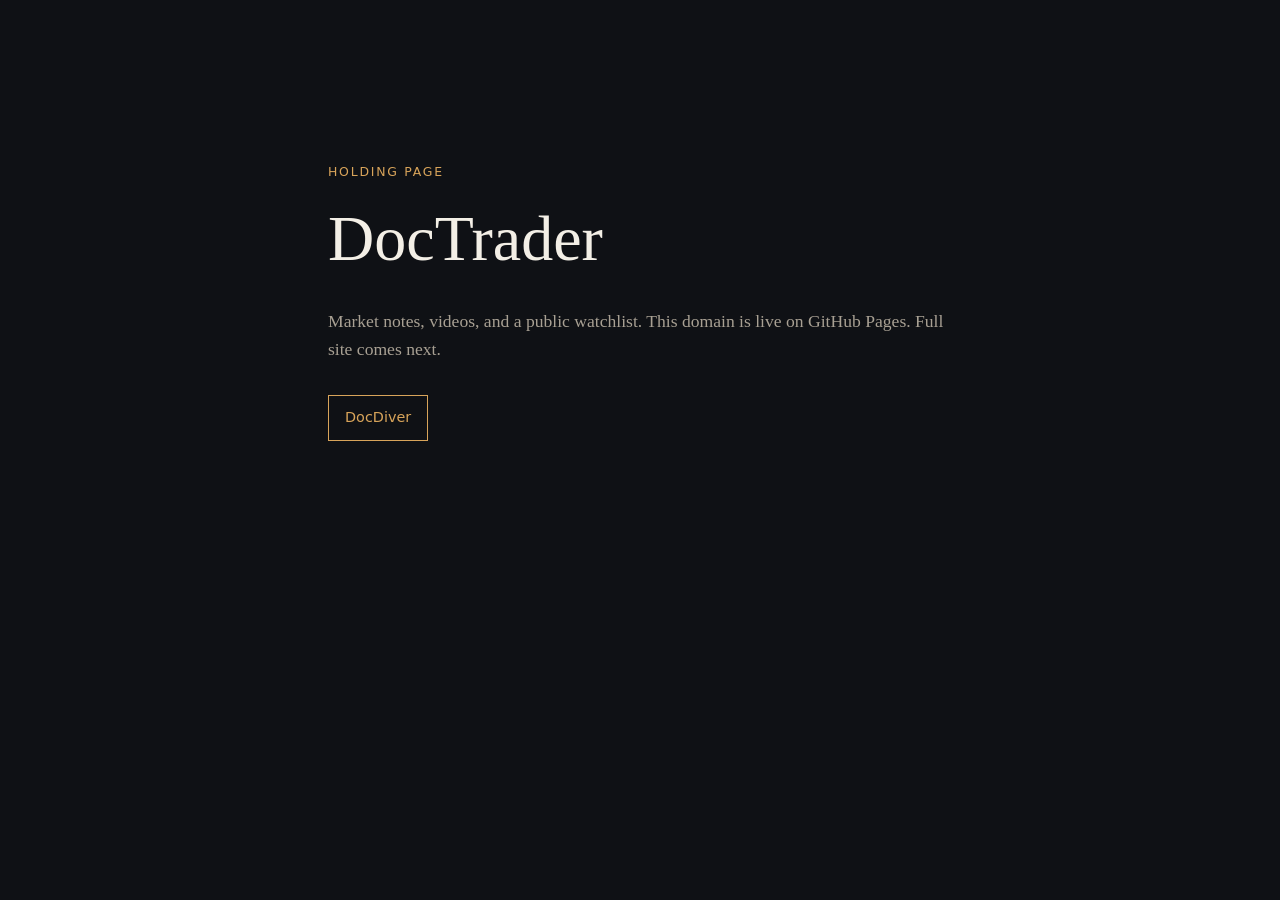
==== index.html @ 2a816cbf "Add GitHub Pages holding site for doctrader" ====
<!DOCTYPE html>
<html lang="en">
<head>
<meta charset="utf-8">
<meta name="viewport" content="width=device-width, initial-scale=1">
<title>DocTrader — Market notes, videos, and a watchlist</title>
<meta name="description" content="DocTrader: trading notes and a public watchlist. Sister site to DocDiver.">
<link rel="canonical" href="https://doctrader.org/">
<style>
  :root { --bg:#0f1115; --ink:#f3efe6; --muted:#a8a093; --accent:#d8a45a; --line:#2a2d34; }
  * { box-sizing: border-box; margin: 0; padding: 0; }
  body { min-height: 100vh; background: var(--bg); color: var(--ink); font-family: Georgia, "Times New Roman", serif; line-height: 1.6; }
  main { max-width: 42rem; margin: 0 auto; padding: 18vh 1.5rem 4rem; }
  p.kicker { color: var(--accent); letter-spacing: .14em; text-transform: uppercase; font-size: .78rem; font-family: system-ui, sans-serif; }
  h1 { font-size: clamp(2.4rem, 7vw, 4rem); font-weight: 400; margin: .4rem 0 1rem; }
  p { color: var(--muted); font-size: 1.1rem; }
  nav { margin-top: 2rem; display: flex; gap: 1rem; flex-wrap: wrap; }
  a { color: var(--ink); }
  a.btn { display: inline-block; padding: .65rem 1rem; border: 1px solid var(--line); text-decoration: none; font-family: system-ui, sans-serif; font-size: .9rem; }
  a.btn.primary { border-color: var(--accent); color: var(--accent); }
</style>
</head>
<body>
<main>
  <p class="kicker">Holding page</p>
  <h1>DocTrader</h1>
  <p>Market notes, videos, and a public watchlist. This domain is live on GitHub Pages. Full site comes next.</p>
  <nav>
    <a class="btn primary" href="https://docdiver.org/">DocDiver</a>
  </nav>
</main>
</body>
</html>
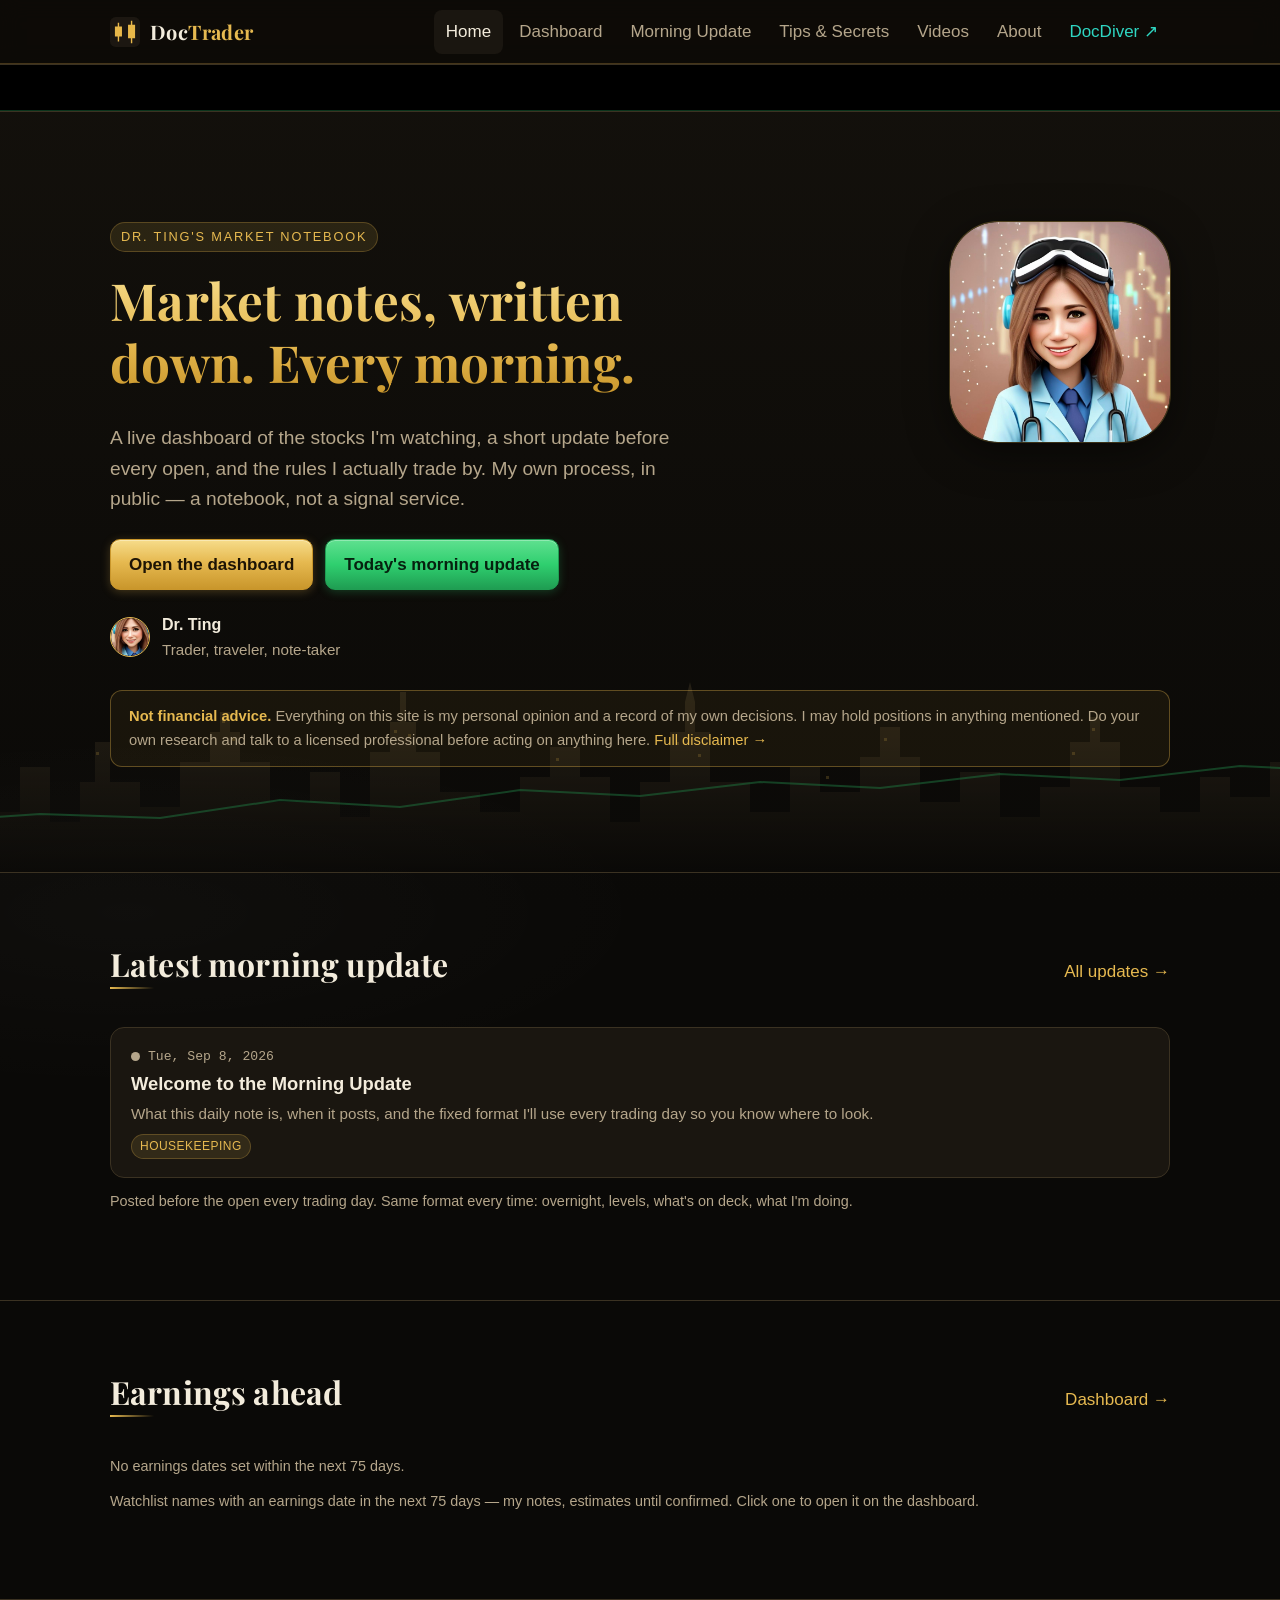
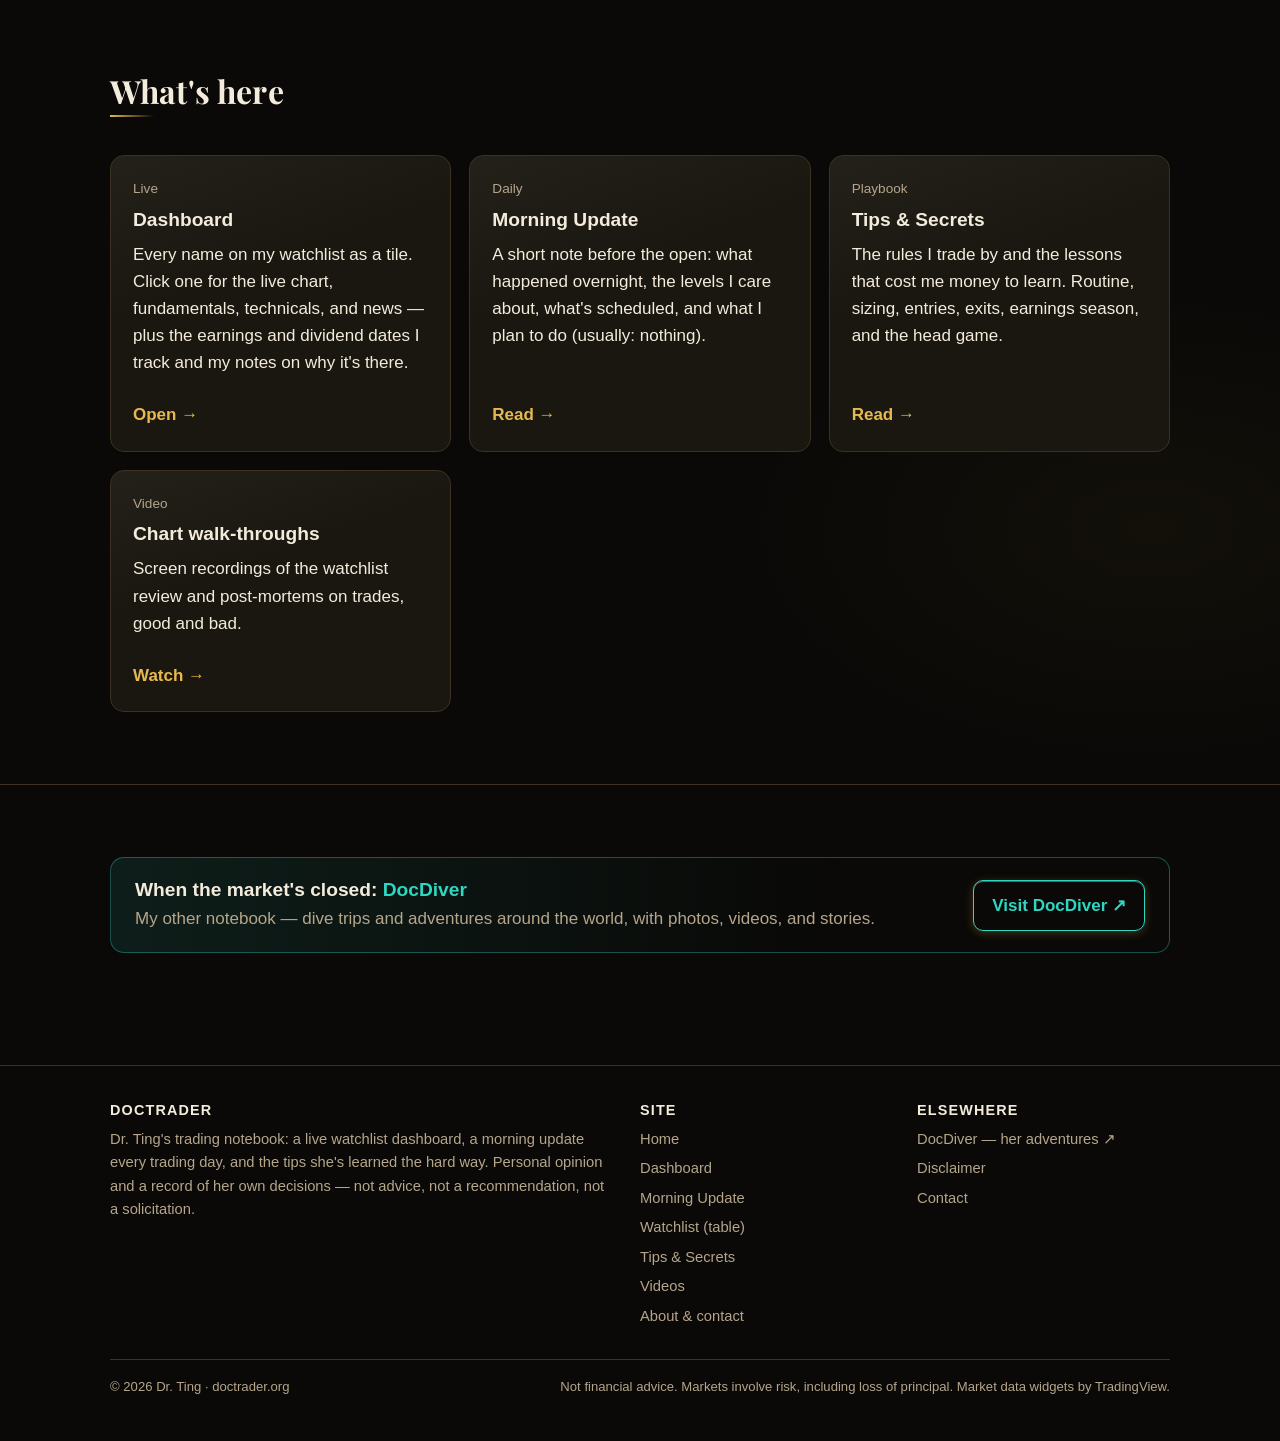
==== commit 73505f0f: "Publish DocTrader site from Claude draft (replace holding page)." ====
--- a/index.html
+++ b/index.html
@@ -1,33 +1,179 @@
 <!DOCTYPE html>
 <html lang="en">
 <head>
-<meta charset="utf-8">
-<meta name="viewport" content="width=device-width, initial-scale=1">
-<title>DocTrader — Market notes, videos, and a watchlist</title>
-<meta name="description" content="DocTrader: trading notes and a public watchlist. Sister site to DocDiver.">
-<link rel="canonical" href="https://doctrader.org/">
-<style>
-  :root { --bg:#0f1115; --ink:#f3efe6; --muted:#a8a093; --accent:#d8a45a; --line:#2a2d34; }
-  * { box-sizing: border-box; margin: 0; padding: 0; }
-  body { min-height: 100vh; background: var(--bg); color: var(--ink); font-family: Georgia, "Times New Roman", serif; line-height: 1.6; }
-  main { max-width: 42rem; margin: 0 auto; padding: 18vh 1.5rem 4rem; }
-  p.kicker { color: var(--accent); letter-spacing: .14em; text-transform: uppercase; font-size: .78rem; font-family: system-ui, sans-serif; }
-  h1 { font-size: clamp(2.4rem, 7vw, 4rem); font-weight: 400; margin: .4rem 0 1rem; }
-  p { color: var(--muted); font-size: 1.1rem; }
-  nav { margin-top: 2rem; display: flex; gap: 1rem; flex-wrap: wrap; }
-  a { color: var(--ink); }
-  a.btn { display: inline-block; padding: .65rem 1rem; border: 1px solid var(--line); text-decoration: none; font-family: system-ui, sans-serif; font-size: .9rem; }
-  a.btn.primary { border-color: var(--accent); color: var(--accent); }
-</style>
+  <meta charset="utf-8">
+  <meta name="viewport" content="width=device-width, initial-scale=1">
+  <title>DocTrader — Dr. Ting's market notebook</title>
+  <meta name="description" content="Dr. Ting's trading site: a live watchlist dashboard, a morning market update every trading day, and her tips for trading stocks. Not financial advice.">
+  <link rel="canonical" href="https://doctrader.org/">
+  <meta property="og:title" content="DocTrader — Dr. Ting's market notebook">
+  <meta property="og:description" content="Dr. Ting's trading site: a live watchlist dashboard, a morning market update every trading day, and her tips for trading stocks. Not financial advice.">
+  <meta property="og:type" content="website">
+  <meta property="og:image" content="https://doctrader.org/assets/img/avatar-square.jpg">
+  <link rel="icon" href="data:image/svg+xml,%3Csvg xmlns='http://www.w3.org/2000/svg' viewBox='0 0 32 32'%3E%3Crect width='32' height='32' rx='6' fill='%230c0a07'/%3E%3Cpath d='M9 6v20M6 11h6v9H6zM23 4v24M20 9h6v13h-6z' fill='%23e8b84a' stroke='%23e8b84a' stroke-width='1.5'/%3E%3C/svg%3E">
+  <link rel="stylesheet" href="style.css">
 </head>
-<body>
-<main>
-  <p class="kicker">Holding page</p>
-  <h1>DocTrader</h1>
-  <p>Market notes, videos, and a public watchlist. This domain is live on GitHub Pages. Full site comes next.</p>
-  <nav>
-    <a class="btn primary" href="https://docdiver.org/">DocDiver</a>
-  </nav>
+<body data-root="">
+<a class="skip" href="#main">Skip to content</a>
+<header class="site-header">
+  <div class="wrap nav">
+    <a class="brand" href="index.html" aria-label="DocTrader home">
+      <svg viewBox="0 0 32 32" aria-hidden="true"><rect width="32" height="32" rx="6" fill="#1c1711"/><path d="M9 6v20M6 11h6v9H6zM23 4v24M20 9h6v13h-6z" fill="#e8b84a" stroke="#e8b84a" stroke-width="1.5"/></svg>
+      <span>Doc<b>Trader</b></span>
+    </a>
+    <button class="nav-toggle" aria-expanded="false" aria-controls="nav-links" aria-label="Menu">☰</button>
+    <ul class="nav-links" id="nav-links">
+      <li><a href="index.html" aria-current="page">Home</a></li>
+      <li><a href="dashboard.html">Dashboard</a></li>
+      <li><a href="updates.html">Morning Update</a></li>
+      <li><a href="tips.html">Tips &amp; Secrets</a></li>
+      <li><a href="videos.html">Videos</a></li>
+      <li><a href="about.html">About</a></li>
+      <li><a class="sister" href="https://docdiver.org/" title="Sister site: Dr. Ting's adventures">DocDiver ↗</a></li>
+    </ul>
+  </div>
+</header>
+<div class="tape"><div class="wrap" style="padding:0"><div id="ticker-tape" aria-label="Watchlist ticker tape"></div></div></div>
+
+<main id="main">
+
+  <section class="hero">
+    <div class="bubbles" aria-hidden="true"><i></i><i></i><i></i><i></i><i></i></div>
+    <div class="wrap hero-row">
+      <div>
+        <span class="eyebrow">Dr. Ting's market notebook</span>
+        <h1>Market notes, written down. Every morning.</h1>
+        <p class="lede">A live dashboard of the stocks I'm watching, a short update before every open, and the rules I actually trade by. My own process, in public — a notebook, not a signal service.</p>
+        <div class="actions">
+          <a class="btn" href="dashboard.html">Open the dashboard</a>
+          <a class="btn green" href="updates.html">Today's morning update</a>
+        </div>
+        <div class="byline" style="margin-top:22px">
+          <img class="avatar sm" src="assets/img/avatar-face.png" alt="">
+          <span><b>Dr. Ting</b>Trader, traveler, note-taker</span>
+        </div>
+      </div>
+      <img class="avatar lg" src="assets/img/avatar.png" alt="Dr. Ting" width="220" height="220">
+    </div>
+    <div class="wrap">
+      <p class="disclaimer" style="margin-top:28px"><strong>Not financial advice.</strong> Everything on this site is my personal opinion and a record of my own decisions. I may hold positions in anything mentioned. Do your own research and talk to a licensed professional before acting on anything here. <a href="about.html#disclaimer">Full disclaimer →</a></p>
+    </div>
+    <svg class="skyline" viewBox="0 0 1440 200" preserveAspectRatio="xMidYMax slice" aria-hidden="true">
+      <defs><linearGradient id="sky" x1="0" y1="0" x2="0" y2="1"><stop offset="0" stop-color="#3b3222"/><stop offset="1" stop-color="#0a0907"/></linearGradient></defs>
+      <!-- generic downtown skyline silhouette -->
+      <path fill="url(#sky)" d="M0,200 L0,150 L40,150 L40,120 L70,120 L70,140 L100,140 L100,95 L130,95 L130,150 L160,150 L160,110 L175,110 L175,70 L190,70 L190,110 L220,110 L220,135 L260,135 L260,90 L290,90 L290,60 L300,60 L300,40 L310,40 L310,60 L320,60 L320,90 L350,90 L350,130 L390,130 L390,100 L420,100 L420,145 L450,145 L450,80 L470,80 L470,50 L480,50 L480,20 L486,20 L486,50 L496,50 L496,80 L520,80 L520,120 L560,120 L560,140 L600,140 L600,105 L630,105 L630,75 L660,75 L660,105 L690,105 L690,150 L720,150 L720,110 L750,110 L750,60 L765,60 L765,30 L770,10 L775,30 L775,60 L790,60 L790,110 L830,110 L830,140 L870,140 L870,95 L900,95 L900,120 L940,120 L940,85 L960,85 L960,55 L980,55 L980,85 L1000,85 L1000,130 L1040,130 L1040,100 L1080,100 L1080,145 L1120,145 L1120,115 L1150,115 L1150,70 L1170,70 L1170,45 L1180,45 L1180,70 L1200,70 L1200,115 L1240,115 L1240,140 L1280,140 L1280,105 L1310,105 L1310,125 L1350,125 L1350,90 L1380,90 L1380,150 L1440,150 L1440,200 Z"/>
+      <g fill="#e6b950" opacity="0.35">
+        <rect x="302" y="48" width="3" height="3"/><rect x="312" y="66" width="3" height="3"/><rect x="474" y="58" width="3" height="3"/><rect x="488" y="62" width="3" height="3"/><rect x="756" y="70" width="3" height="3"/><rect x="778" y="82" width="3" height="3"/><rect x="964" y="66" width="3" height="3"/><rect x="1172" y="56" width="3" height="3"/><rect x="176" y="80" width="3" height="3"/><rect x="636" y="86" width="3" height="3"/><rect x="1152" y="80" width="3" height="3"/><rect x="906" y="104" width="3" height="3"/>
+      </g>
+      <polyline points="0,150 120,142 240,146 360,128 480,135 600,118 720,124 840,110 960,116 1080,102 1200,108 1320,94 1440,100" fill="none" stroke="#2fcf6f" stroke-width="2" opacity="0.5"/>
+    </svg>
+  </section>
+
+  <section class="block">
+    <div class="wrap">
+      <div class="section-head">
+        <h2>Latest morning update</h2>
+        <p><a href="updates.html">All updates →</a></p>
+      </div>
+      <div id="latest-update" data-root=""><p class="muted">Loading…</p></div>
+      <p class="small muted" style="margin-top:12px">Posted before the open every trading day. Same format every time: overnight, levels, what's on deck, what I'm doing.</p>
+    </div>
+  </section>
+
+  <section class="block">
+    <div class="wrap">
+      <div class="section-head">
+        <h2>Earnings ahead</h2>
+        <p><a href="dashboard.html">Dashboard →</a></p>
+      </div>
+      <div id="earnings-ahead" class="strip"><span class="muted small">Loading…</span></div>
+      <p class="small muted" style="margin-top:12px">Watchlist names with an earnings date in the next 75 days — my notes, estimates until confirmed. Click one to open it on the dashboard.</p>
+    </div>
+  </section>
+
+  <section class="block">
+    <div class="wrap">
+      <div class="section-head">
+        <h2>What's here</h2>
+      </div>
+      <div class="grid">
+        <article class="card">
+          <div class="meta">Live</div>
+          <h3>Dashboard</h3>
+          <p>Every name on my watchlist as a tile. Click one for the live chart, fundamentals, technicals, and news — plus the earnings and dividend dates I track and my notes on why it's there.</p>
+          <a class="more" href="dashboard.html">Open →</a>
+        </article>
+        <article class="card">
+          <div class="meta">Daily</div>
+          <h3>Morning Update</h3>
+          <p>A short note before the open: what happened overnight, the levels I care about, what's scheduled, and what I plan to do (usually: nothing).</p>
+          <a class="more" href="updates.html">Read →</a>
+        </article>
+        <article class="card">
+          <div class="meta">Playbook</div>
+          <h3>Tips &amp; Secrets</h3>
+          <p>The rules I trade by and the lessons that cost me money to learn. Routine, sizing, entries, exits, earnings season, and the head game.</p>
+          <a class="more" href="tips.html">Read →</a>
+        </article>
+        <article class="card">
+          <div class="meta">Video</div>
+          <h3>Chart walk-throughs</h3>
+          <p>Screen recordings of the watchlist review and post-mortems on trades, good and bad.</p>
+          <a class="more" href="videos.html">Watch →</a>
+        </article>
+      </div>
+    </div>
+  </section>
+
+  <section class="block">
+    <div class="wrap">
+      <div class="sister-banner">
+        <div>
+          <h3>When the market's closed: <b>DocDiver</b></h3>
+          <p>My other notebook — dive trips and adventures around the world, with photos, videos, and stories.</p>
+        </div>
+        <a class="btn sister" href="https://docdiver.org/">Visit DocDiver ↗</a>
+      </div>
+    </div>
+  </section>
+
 </main>
+<footer class="site-footer">
+  <div class="wrap">
+    <div class="footer-grid">
+      <div>
+        <h4>DocTrader</h4>
+        <p>Dr. Ting's trading notebook: a live watchlist dashboard, a morning update every trading day, and the tips she's learned the hard way. Personal opinion and a record of her own decisions — not advice, not a recommendation, not a solicitation.</p>
+      </div>
+      <div>
+        <h4>Site</h4>
+        <ul>
+          <li><a href="index.html">Home</a></li>
+          <li><a href="dashboard.html">Dashboard</a></li>
+          <li><a href="updates.html">Morning Update</a></li>
+          <li><a href="watchlist.html">Watchlist (table)</a></li>
+          <li><a href="tips.html">Tips &amp; Secrets</a></li>
+          <li><a href="videos.html">Videos</a></li>
+          <li><a href="about.html">About &amp; contact</a></li>
+        </ul>
+      </div>
+      <div>
+        <h4>Elsewhere</h4>
+        <ul>
+          <li><a href="https://docdiver.org/">DocDiver — her adventures ↗</a></li>
+          <li><a href="about.html#disclaimer">Disclaimer</a></li>
+          <li><a href="about.html#contact">Contact</a></li>
+        </ul>
+      </div>
+    </div>
+    <div class="footer-bottom">
+      <span>© <span id="year">2026</span> Dr. Ting · doctrader.org</span>
+      <span>Not financial advice. Markets involve risk, including loss of principal. Market data widgets by TradingView.</span>
+    </div>
+  </div>
+</footer>
+<script src="data/watchlist.js"></script>
+<script src="data/updates.js"></script>
+<script src="assets/site.js"></script>
 </body>
 </html>
--- a/style.css
+++ b/style.css
@@ -0,0 +1,405 @@
+/* DocTrader — black, gold & marble. Wall Street after dark.
+   Static site, no build step. Edit freely. Sister site of DocDiver. */
+@import url('https://fonts.googleapis.com/css2?family=Playfair+Display:wght@600;700&display=swap');
+
+:root {
+  --bg: #0a0907;
+  --bg-2: #14110c;
+  --surface: #1a1610;
+  --surface-2: #24201a;
+  --line: #3b3222;
+  --text: #f3ecdc;
+  --muted: #b5a68b;
+  --gold: #e6b950;
+  --gold-2: #c9962b;
+  --gold-3: #f6dc8a;
+  --gold-soft: rgba(230, 185, 80, 0.12);
+  --teal: #2fd6c2;
+  --up: #2fcf6f;
+  --up-soft: rgba(47, 207, 111, 0.12);
+  --down: #f0625d;
+  --serif: "Playfair Display", Georgia, "Times New Roman", serif;
+  --radius: 14px;
+  --maxw: 1100px;
+  --font: -apple-system, BlinkMacSystemFont, "Segoe UI", Roboto, Helvetica, Arial, sans-serif;
+  --mono: ui-monospace, SFMono-Regular, Menlo, Consolas, monospace;
+}
+
+* { box-sizing: border-box; }
+html { scroll-behavior: smooth; background: var(--bg); }
+body {
+  margin: 0;
+  min-height: 100vh;
+  font-family: var(--font);
+  font-size: 17px;
+  line-height: 1.6;
+  color: var(--text);
+  background:
+    radial-gradient(1200px 500px at 80% -10%, rgba(230, 185, 80, 0.10), transparent 60%),
+    radial-gradient(900px 300px at 10% 30%, rgba(255, 255, 255, 0.025), transparent 60%),
+    radial-gradient(700px 400px at 90% 70%, rgba(230, 185, 80, 0.04), transparent 60%),
+    linear-gradient(180deg, var(--bg-2) 0%, var(--bg) 900px);
+  -webkit-font-smoothing: antialiased;
+}
+a { color: var(--gold); text-decoration: none; }
+a:hover { text-decoration: underline; }
+img { max-width: 100%; display: block; }
+h1, h2 { font-family: var(--serif); font-weight: 700; letter-spacing: 0.005em; }
+h1, h2, h3, h4 { line-height: 1.2; margin: 0 0 0.5em; }
+h1 { background: linear-gradient(180deg, var(--gold-3) 0%, var(--gold) 55%, var(--gold-2) 100%); -webkit-background-clip: text; background-clip: text; color: transparent; padding-bottom: 0.08em; }
+[id] { scroll-margin-top: 84px; }
+h1 { font-size: clamp(2rem, 5vw, 3.2rem); }
+h2 { font-size: clamp(1.5rem, 3vw, 2rem); }
+h3 { font-size: 1.2rem; }
+p { margin: 0 0 1em; }
+.muted { color: var(--muted); }
+.small { font-size: 0.9rem; }
+code { font-family: var(--mono); font-size: 0.9em; background: var(--surface-2); padding: 0.1em 0.4em; border-radius: 6px; }
+
+.wrap { max-width: var(--maxw); margin: 0 auto; padding: 0 20px; }
+
+/* Skip link */
+.skip { position: absolute; left: -999px; top: 8px; background: var(--gold); color: #1d1405; padding: 8px 12px; border-radius: 8px; z-index: 100; }
+.skip:focus { left: 8px; }
+
+/* Header / nav */
+.site-header {
+  position: sticky; top: 0; z-index: 50;
+  background: rgba(12, 10, 7, 0.85);
+  backdrop-filter: blur(10px);
+  -webkit-backdrop-filter: blur(10px);
+  border-bottom: 1px solid var(--line);
+  box-shadow: inset 0 -1px 0 rgba(230,185,80,0.25);
+}
+.nav { display: flex; align-items: center; justify-content: space-between; min-height: 64px; gap: 16px; }
+.brand { display: flex; align-items: center; gap: 10px; font-family: var(--serif); font-weight: 700; font-size: 1.25rem; color: var(--text); letter-spacing: 0.02em; }
+.brand:hover { text-decoration: none; }
+.brand svg { width: 30px; height: 30px; flex: none; }
+.brand span b { color: var(--gold); }
+.nav-links { display: flex; align-items: center; gap: 4px; list-style: none; margin: 0; padding: 0; }
+.nav-links a {
+  display: block; padding: 8px 12px; border-radius: 8px;
+  color: var(--muted); font-weight: 500;
+}
+.nav-links a:hover, .nav-links a[aria-current="page"] { color: var(--text); background: var(--surface); text-decoration: none; }
+.nav-links a.sister { color: var(--teal); }
+.nav-links a.sister:hover { background: rgba(47, 214, 194, 0.12); }
+.nav-toggle {
+  display: none; background: none; border: 1px solid var(--line); color: var(--text);
+  border-radius: 8px; padding: 6px 10px; font-size: 1.1rem; cursor: pointer;
+}
+
+@media (max-width: 760px) {
+  .nav-toggle { display: inline-block; }
+  .nav-links {
+    display: none; position: absolute; left: 0; right: 0; top: 64px;
+    flex-direction: column; align-items: stretch; gap: 0;
+    background: var(--bg-2); border-bottom: 1px solid var(--line); padding: 8px 12px 12px;
+  }
+  .nav-links.open { display: flex; }
+  .nav-links a { padding: 12px; font-size: 1.05rem; }
+}
+
+/* Hero */
+.hero {
+  position: relative; overflow: hidden;
+  padding: clamp(56px, 10vw, 110px) 0 clamp(48px, 8vw, 90px);
+  border-bottom: 1px solid var(--line);
+}
+.hero .eyebrow {
+  display: inline-block; font-size: 0.8rem; letter-spacing: 0.14em; text-transform: uppercase;
+  color: var(--gold); background: var(--gold-soft); border: 1px solid rgba(232, 184, 74, 0.25);
+  padding: 4px 10px; border-radius: 999px; margin-bottom: 18px;
+}
+.hero h1 { max-width: 16ch; }
+.hero p.lede { font-size: 1.2rem; max-width: 56ch; color: var(--muted); }
+.hero .actions { display: flex; flex-wrap: wrap; gap: 12px; margin-top: 24px; }
+.waves {
+  position: absolute; left: 0; right: 0; bottom: -2px; width: 100%; height: 90px;
+  pointer-events: none; opacity: 0.9;
+}
+.skyline { position: absolute; left: 0; right: 0; bottom: 0; width: 100%; height: clamp(90px, 16vw, 200px); pointer-events: none; opacity: 0.55; }
+.hero .wrap { position: relative; z-index: 1; }
+.bubbles { position: absolute; inset: 0; pointer-events: none; overflow: hidden; }
+.bubbles i {
+  position: absolute; bottom: -40px; width: 10px; height: 10px; border-radius: 2px;
+  border: 1px solid rgba(232, 184, 74, 0.35); background: rgba(232, 184, 74, 0.06);
+  animation: rise 14s linear infinite;
+}
+.bubbles i:nth-child(1) { left: 12%; animation-duration: 16s; }
+.bubbles i:nth-child(2) { left: 28%; width: 6px; height: 6px; animation-duration: 12s; animation-delay: 3s; }
+.bubbles i:nth-child(3) { left: 55%; width: 14px; height: 14px; animation-duration: 20s; animation-delay: 1s; }
+.bubbles i:nth-child(4) { left: 71%; animation-duration: 15s; animation-delay: 6s; }
+.bubbles i:nth-child(5) { left: 88%; width: 7px; height: 7px; animation-duration: 13s; animation-delay: 4s; }
+@keyframes rise { to { transform: translateY(-120vh); opacity: 0; } }
+@media (prefers-reduced-motion: reduce) { .bubbles i { animation: none; display: none; } }
+.bubbles { display: none; } /* no floating particles on the trading site */
+
+/* Buttons */
+.btn {
+  display: inline-block; padding: 11px 18px; border-radius: 10px; font-weight: 600;
+  border: 1px solid var(--gold-2); color: #1d1405;
+  background: linear-gradient(180deg, var(--gold-3) 0%, var(--gold) 45%, var(--gold-2) 100%);
+  box-shadow: 0 2px 10px rgba(230,185,80,0.25), inset 0 1px 0 rgba(255,255,255,0.35);
+  transition: transform 0.12s ease, filter 0.12s ease;
+}
+.btn:hover { text-decoration: none; filter: brightness(1.08); transform: translateY(-1px); }
+.btn.green { background: linear-gradient(180deg, #5fe08f 0%, var(--up) 50%, #1f9d52 100%); border-color: #1f9d52; color: #06210f; box-shadow: 0 2px 10px rgba(47,207,111,0.25), inset 0 1px 0 rgba(255,255,255,0.3); }
+.btn.ghost { background: transparent; color: var(--gold); }
+.btn.ghost:hover { background: var(--gold-soft); }
+.btn.sister { background: transparent; border-color: var(--teal); color: var(--teal); }
+.btn.sister:hover { background: rgba(47, 214, 194, 0.12); }
+
+/* Sections */
+section.block { padding: clamp(40px, 6vw, 72px) 0; }
+section.block + section.block { border-top: 1px solid var(--line); }
+.section-head h2 { position: relative; padding-bottom: 6px; }
+.section-head h2::after { content: ""; position: absolute; left: 0; bottom: 0; width: 44px; height: 2px; background: linear-gradient(90deg, var(--gold), transparent); }
+.section-head { display: flex; align-items: baseline; justify-content: space-between; gap: 16px; flex-wrap: wrap; margin-bottom: 22px; }
+.section-head p { margin: 0; color: var(--muted); }
+
+/* Cards */
+.grid { display: grid; gap: 18px; grid-template-columns: repeat(auto-fit, minmax(260px, 1fr)); }
+.card {
+  background: linear-gradient(160deg, var(--surface-2) 0%, var(--surface) 40%, var(--surface) 100%); border: 1px solid var(--line); border-radius: var(--radius);
+  padding: 22px; display: flex; flex-direction: column; gap: 8px;
+  transition: border-color 0.15s ease, transform 0.15s ease;
+}
+.card:hover { border-color: var(--gold-2); transform: translateY(-2px); }
+.card h3 { margin-bottom: 2px; }
+.card .meta { font-size: 0.85rem; color: var(--muted); }
+.card p:last-child { margin-bottom: 0; }
+.card .more { margin-top: auto; font-weight: 600; }
+.tags { display: flex; flex-wrap: wrap; gap: 6px; margin-top: 6px; }
+.tag {
+  font-size: 0.75rem; letter-spacing: 0.04em; text-transform: uppercase;
+  color: var(--gold); background: var(--gold-soft); border: 1px solid rgba(232, 184, 74, 0.25);
+  padding: 2px 8px; border-radius: 999px;
+}
+.tag.cool { color: var(--teal); background: rgba(47, 214, 194, 0.10); border-color: rgba(47, 214, 194, 0.3); }
+
+/* Stats strip */
+.stats { display: grid; grid-template-columns: repeat(auto-fit, minmax(150px, 1fr)); gap: 12px; margin-top: 28px; }
+.stat { background: rgba(28, 23, 17, 0.7); border: 1px solid var(--line); border-radius: 12px; padding: 14px 16px; }
+.stat b { display: block; font-size: 1.5rem; color: var(--gold); }
+.stat span { font-size: 0.85rem; color: var(--muted); }
+
+/* Marble page-head */
+.page-head { background: linear-gradient(180deg, rgba(255,255,255,0.02), transparent), radial-gradient(800px 200px at 20% 100%, rgba(230,185,80,0.06), transparent 60%); }
+
+/* Trip log entries */
+.entry { display: grid; grid-template-columns: 150px 1fr; gap: 24px; padding: 28px 0; border-top: 1px solid var(--line); }
+.entry:first-of-type { border-top: 0; }
+.entry .when { color: var(--muted); font-size: 0.95rem; }
+.entry .when b { display: block; color: var(--text); font-size: 1.05rem; }
+.entry h3 { font-size: 1.35rem; }
+.entry .facts { display: grid; grid-template-columns: repeat(auto-fit, minmax(140px, 1fr)); gap: 10px; margin: 12px 0 16px; }
+.entry .facts div { background: var(--surface); border: 1px solid var(--line); border-radius: 10px; padding: 8px 12px; font-size: 0.9rem; }
+.entry .facts span { display: block; color: var(--muted); font-size: 0.75rem; text-transform: uppercase; letter-spacing: 0.06em; }
+.entry ul { padding-left: 1.2em; margin: 0 0 1em; }
+.entry li { margin-bottom: 4px; }
+@media (max-width: 700px) { .entry { grid-template-columns: 1fr; gap: 8px; } }
+
+/* Prose / tips */
+.prose { max-width: 72ch; }
+.prose h2 { margin-top: 1.6em; padding-top: 0.6em; }
+.prose h3 { margin-top: 1.4em; color: var(--gold); }
+.prose ul, .prose ol { padding-left: 1.3em; }
+.prose li { margin-bottom: 6px; }
+.callout {
+  border-left: 3px solid var(--gold); background: var(--gold-soft);
+  padding: 14px 18px; border-radius: 0 10px 10px 0; margin: 20px 0;
+}
+.callout.warn { border-color: var(--teal); background: rgba(47, 214, 194, 0.08); }
+.callout p:last-child { margin: 0; }
+
+/* Two-column layout w/ sticky TOC */
+.with-toc { display: grid; grid-template-columns: 220px 1fr; gap: 40px; align-items: start; }
+.with-toc > * { min-width: 0; }
+.toc { position: sticky; top: 84px; font-size: 0.92rem; }
+.toc h4 { text-transform: uppercase; letter-spacing: 0.08em; font-size: 0.75rem; color: var(--muted); }
+.toc ol { list-style: none; padding: 0; margin: 0; }
+.toc li { margin: 0; }
+.toc a { display: block; padding: 6px 10px; border-left: 2px solid var(--line); color: var(--muted); }
+.toc a:hover { color: var(--text); border-color: var(--gold); text-decoration: none; }
+@media (max-width: 860px) { .with-toc { grid-template-columns: 1fr; } .toc { position: static; } .toc ol { display: flex; flex-wrap: wrap; gap: 6px; } .toc a { border: 1px solid var(--line); border-radius: 999px; padding: 4px 12px; } }
+
+/* Tables */
+.table-wrap { overflow-x: auto; border: 1px solid var(--line); border-radius: 12px; }
+table { width: 100%; border-collapse: collapse; font-size: 0.95rem; min-width: 560px; }
+th, td { text-align: left; padding: 10px 14px; border-bottom: 1px solid var(--line); vertical-align: top; }
+th { background: var(--surface); color: var(--muted); font-weight: 600; font-size: 0.8rem; text-transform: uppercase; letter-spacing: 0.06em; }
+tr:last-child td { border-bottom: 0; }
+td.num { font-family: var(--mono); white-space: nowrap; }
+
+/* Checklist */
+.checklist { list-style: none; padding: 0; margin: 0; columns: 2; column-gap: 32px; }
+.checklist li { break-inside: avoid; padding: 6px 0 6px 28px; position: relative; border-bottom: 1px dashed var(--line); }
+.checklist li::before {
+  content: ""; position: absolute; left: 0; top: 11px; width: 16px; height: 16px;
+  border: 1.5px solid var(--gold-2); border-radius: 4px;
+}
+@media (max-width: 640px) { .checklist { columns: 1; } }
+
+/* Sister site banner */
+.sister-banner {
+  display: flex; align-items: center; justify-content: space-between; gap: 18px; flex-wrap: wrap;
+  border: 1px solid rgba(47, 214, 194, 0.35);
+  background: linear-gradient(90deg, rgba(47, 214, 194, 0.10), transparent 70%);
+  border-radius: var(--radius); padding: 20px 24px;
+}
+.sister-banner h3 { margin: 0 0 4px; }
+.sister-banner h3 b { color: var(--teal); }
+.sister-banner p { margin: 0; color: var(--muted); }
+
+/* Contact */
+.contact-grid { display: grid; grid-template-columns: repeat(auto-fit, minmax(240px, 1fr)); gap: 18px; }
+.contact-grid .card a { font-weight: 600; }
+
+/* Footer */
+.site-footer { border-top: 1px solid var(--line); padding: 36px 0 44px; margin-top: 40px; color: var(--muted); font-size: 0.92rem; }
+.footer-grid { display: grid; grid-template-columns: 2fr 1fr 1fr; gap: 24px; }
+.site-footer h4 { color: var(--text); font-size: 0.9rem; text-transform: uppercase; letter-spacing: 0.08em; margin-bottom: 8px; }
+.site-footer ul { list-style: none; padding: 0; margin: 0; }
+.site-footer li { margin-bottom: 6px; }
+.site-footer a { color: var(--muted); }
+.site-footer a:hover { color: var(--gold); }
+.footer-bottom { margin-top: 24px; padding-top: 16px; border-top: 1px solid var(--line); display: flex; justify-content: space-between; flex-wrap: wrap; gap: 8px; font-size: 0.82rem; }
+@media (max-width: 700px) { .footer-grid { grid-template-columns: 1fr; } }
+
+/* Page hero (interior pages) */
+.page-head { padding: clamp(40px, 6vw, 64px) 0 clamp(24px, 4vw, 40px); border-bottom: 1px solid var(--line); }
+.page-head h1 { margin-bottom: 8px; }
+.page-head p { color: var(--muted); font-size: 1.1rem; max-width: 60ch; margin: 0; }
+
+/* Details/accordion */
+details { border: 1px solid var(--line); border-radius: 10px; background: var(--surface); margin-bottom: 10px; }
+summary { cursor: pointer; padding: 12px 16px; font-weight: 600; list-style: none; }
+summary::-webkit-details-marker { display: none; }
+summary::before { content: "+"; display: inline-block; width: 1.2em; color: var(--gold); }
+details[open] summary::before { content: "–"; }
+details .body { padding: 0 16px 14px 16px; color: var(--muted); }
+details .body p:last-child { margin: 0; }
+
+/* --- DocTrader-specific --- */
+.up { color: var(--up); }
+.down { color: var(--down); }
+.flat { color: var(--muted); }
+.disclaimer {
+  border: 1px solid rgba(232, 184, 74, 0.35); background: rgba(232, 184, 74, 0.06);
+  border-radius: 12px; padding: 14px 18px; font-size: 0.92rem; color: var(--muted);
+}
+.disclaimer strong { color: var(--gold); }
+.ticker { font-family: var(--mono); font-weight: 700; color: var(--text); letter-spacing: 0.02em; }
+.pill { display: inline-block; font-size: 0.72rem; letter-spacing: 0.06em; text-transform: uppercase; padding: 2px 8px; border-radius: 999px; border: 1px solid var(--line); color: var(--muted); white-space: nowrap; }
+.pill.watch { color: var(--gold); border-color: rgba(232, 184, 74, 0.4); background: var(--gold-soft); }
+.pill.long, .pill.up { color: var(--up); border-color: rgba(63, 207, 127, 0.4); background: rgba(63, 207, 127, 0.08); }
+.pill.trim { color: var(--down); border-color: rgba(240, 98, 93, 0.4); background: rgba(240, 98, 93, 0.08); }
+.pill.hold { color: var(--muted); }
+.video {
+  position: relative; border-radius: 12px; overflow: hidden; border: 1px solid var(--line);
+  background: linear-gradient(135deg, var(--surface-2), var(--bg-2)); aspect-ratio: 16 / 9;
+  display: flex; align-items: center; justify-content: center; margin-bottom: 12px;
+}
+.video .play {
+  width: 56px; height: 56px; border-radius: 50%; background: var(--gold); display: grid; place-items: center;
+  box-shadow: 0 8px 30px rgba(232, 184, 74, 0.35);
+}
+.video .play::after { content: ""; border-style: solid; border-width: 10px 0 10px 17px; border-color: transparent transparent transparent #1d1405; margin-left: 4px; }
+.video .soon { position: absolute; top: 10px; left: 10px; }
+.video iframe { position: absolute; inset: 0; width: 100%; height: 100%; border: 0; }
+.note-list .entry .when b { font-family: var(--mono); font-weight: 600; }
+.chart-strip { display: flex; gap: 3px; align-items: flex-end; height: 42px; margin-top: 10px; }
+.chart-strip i { flex: 1; background: var(--gold-2); opacity: 0.55; border-radius: 2px 2px 0 0; }
+.chart-strip i:nth-child(odd) { opacity: 0.35; }
+
+/* ===== Dr. Ting additions: avatar, dashboard, updates ===== */
+.avatar { width: 84px; height: 84px; border-radius: 50%; object-fit: cover; border: 2px solid var(--gold); box-shadow: 0 0 0 4px rgba(230,185,80,0.15); background: var(--surface-2); }
+.avatar.sm { width: 40px; height: 40px; border-width: 1.5px; box-shadow: none; }
+.avatar.lg { width: 220px; height: 220px; border-radius: 22%; border: 0; box-shadow: 0 10px 40px rgba(0,0,0,0.5), 0 0 0 1px rgba(230,185,80,0.35); }
+.byline { display: flex; align-items: center; gap: 12px; color: var(--muted); font-size: 0.95rem; }
+.byline b { color: var(--text); display: block; font-size: 1rem; }
+.hero-row { display: grid; grid-template-columns: 1fr auto; gap: 32px; align-items: start; }
+@media (max-width: 760px) { .hero-row { grid-template-columns: 1fr; } .hero-row .avatar.lg { width: 150px; height: 150px; } }
+
+/* Ticker tape bar */
+.tape { border-bottom: 1px solid var(--line); background: #000; min-height: 46px; box-shadow: inset 0 -1px 0 rgba(47,207,111,0.25); }
+.tape .tradingview-widget-container { height: 46px; overflow: hidden; }
+
+/* Dashboard layout */
+.dash { display: grid; grid-template-columns: 320px 1fr; gap: 22px; align-items: start; }
+.dash > * { min-width: 0; }
+@media (max-width: 900px) { .dash { grid-template-columns: 1fr; } }
+.dash-side { position: sticky; top: 76px; max-height: calc(100vh - 90px); overflow: auto; padding-right: 4px; }
+@media (max-width: 900px) { .dash-side { position: static; max-height: none; } }
+.filters { display: flex; gap: 6px; flex-wrap: wrap; margin-bottom: 12px; }
+.filters button { background: var(--surface); border: 1px solid var(--line); color: var(--muted); border-radius: 999px; padding: 5px 12px; font-size: 0.82rem; cursor: pointer; }
+.filters button[aria-pressed="true"] { color: var(--gold); border-color: var(--gold-2); background: var(--gold-soft); }
+.tiles { display: grid; gap: 8px; }
+.tile { text-align: left; width: 100%; background: var(--surface); border: 1px solid var(--line); border-radius: 12px; padding: 12px 14px; color: var(--text); cursor: pointer; font: inherit; transition: border-color .12s, transform .12s; }
+.tile:hover { border-color: var(--gold-2); transform: translateX(2px); }
+.tile.active { border-color: var(--gold); background: var(--gold-soft); }
+.tile-top { display: flex; justify-content: space-between; align-items: center; gap: 8px; }
+.tile-name { font-size: 0.92rem; color: var(--muted); margin-top: 2px; white-space: nowrap; overflow: hidden; text-overflow: ellipsis; }
+.tile-meta { font-size: 0.78rem; color: var(--muted); margin-top: 6px; }
+.tile-meta .soon { color: var(--gold); font-weight: 600; }
+.pill.core { color: var(--muted); }
+.pill.watching { color: var(--gold); border-color: rgba(232,184,74,.4); background: var(--gold-soft); }
+
+.detail { background: var(--surface); border: 1px solid var(--line); border-radius: var(--radius); padding: 22px; min-height: 480px; }
+.detail .empty { text-align: center; padding: 80px 20px; }
+.detail-head { display: flex; justify-content: space-between; gap: 16px; flex-wrap: wrap; align-items: flex-start; margin-bottom: 16px; }
+.detail-head h2 { margin: 4px 0 2px; }
+.detail-ticker { display: flex; align-items: center; gap: 10px; }
+.detail-ticker .ticker { font-size: 1.4rem; }
+.btn.small { padding: 8px 12px; font-size: 0.9rem; }
+.detail-grid { display: grid; grid-template-columns: 1.4fr 1fr; gap: 14px; margin-bottom: 16px; }
+@media (max-width: 760px) { .detail-grid { grid-template-columns: 1fr; } }
+.panel { background: var(--bg-2); border: 1px solid var(--line); border-radius: 12px; padding: 14px 16px; }
+.panel h3 { font-size: 0.78rem; text-transform: uppercase; letter-spacing: .08em; color: var(--gold); margin: 10px 0 4px; }
+.panel h3:first-child { margin-top: 0; }
+.panel p { margin-bottom: 4px; }
+.kd { display: grid; grid-template-columns: 110px 1fr auto; gap: 8px; align-items: baseline; padding: 8px 0; border-bottom: 1px dashed var(--line); font-size: 0.95rem; }
+.kd:last-of-type { border-bottom: 0; }
+.kd span { color: var(--muted); font-size: 0.85rem; }
+.kd b { font-weight: 600; }
+.tabs { display: flex; gap: 4px; border-bottom: 1px solid var(--line); margin-bottom: 14px; overflow-x: auto; }
+.tabs button { background: none; border: 0; border-bottom: 2px solid transparent; color: var(--muted); padding: 10px 14px; font: inherit; font-weight: 600; cursor: pointer; white-space: nowrap; }
+.tabs button[aria-selected="true"] { color: var(--gold); border-bottom-color: var(--gold); }
+.tv-box { border: 1px solid var(--line); border-radius: 12px; overflow: hidden; background: var(--bg); }
+.tv-info { min-height: 120px; margin-bottom: 12px; }
+.tv-chart { height: 520px; }
+.tv-chart .tradingview-widget-container, .tv-tall .tradingview-widget-container { height: 100%; }
+.tv-tall { height: 640px; }
+@media (max-width: 600px) { .tv-chart { height: 380px; } .tv-tall { height: 560px; } }
+.strip { display: flex; gap: 8px; flex-wrap: wrap; align-items: center; }
+.chip { background: var(--surface); border: 1px solid var(--line); border-radius: 999px; padding: 6px 12px; color: var(--text); font: inherit; font-size: 0.88rem; cursor: pointer; }
+.chip:hover { border-color: var(--gold-2); }
+.chip b { font-family: var(--mono); color: var(--gold); }
+
+/* Updates */
+.update-grid { display: grid; gap: 14px; grid-template-columns: repeat(auto-fit, minmax(280px, 1fr)); }
+.update-card { display: block; background: var(--surface); border: 1px solid var(--line); border-radius: var(--radius); padding: 18px 20px; color: var(--text); transition: border-color .12s, transform .12s; }
+.update-card:hover { text-decoration: none; border-color: var(--gold-2); transform: translateY(-2px); }
+.update-card h3 { margin: 6px 0 6px; font-size: 1.15rem; }
+.update-card p { color: var(--muted); margin: 0 0 8px; font-size: 0.95rem; }
+.update-date { font-family: var(--mono); font-size: 0.82rem; color: var(--muted); display: flex; align-items: center; gap: 8px; }
+.dot { width: 9px; height: 9px; border-radius: 50%; display: inline-block; background: var(--muted); }
+.dot.bull { background: var(--up); } .dot.bear { background: var(--down); }
+.month-head { font-size: 1rem; text-transform: uppercase; letter-spacing: .08em; color: var(--muted); margin: 28px 0 12px; }
+.month:first-child .month-head { margin-top: 0; }
+.post { max-width: 76ch; }
+.post-head { border-bottom: 1px solid var(--line); padding-bottom: 18px; margin-bottom: 22px; }
+.post-head h1 { font-size: clamp(1.7rem, 4vw, 2.4rem); }
+.post-date { font-family: var(--mono); color: var(--gold); font-size: 0.9rem; letter-spacing: .04em; }
+.post h2 { font-size: 1.25rem; color: var(--gold); margin-top: 1.6em; }
+.post ul { padding-left: 1.2em; }
+.post .levels { width: 100%; }
+.post-nav { display: flex; justify-content: space-between; gap: 16px; margin-top: 36px; padding-top: 18px; border-top: 1px solid var(--line); font-weight: 600; }
+.legend { display: flex; gap: 14px; flex-wrap: wrap; font-size: 0.85rem; color: var(--muted); }
+.legend span { display: inline-flex; align-items: center; gap: 6px; }
+
+.tile-group { font-size: 0.72rem; text-transform: uppercase; letter-spacing: .1em; color: var(--gold); margin: 14px 0 6px; font-family: var(--font); }
+.tile-group:first-child { margin-top: 0; }
+.est { font-style: normal; font-size: 0.7em; color: var(--muted); border: 1px solid var(--line); border-radius: 4px; padding: 0 4px; margin-left: 2px; vertical-align: middle; }
+.pill.noted { color: var(--muted); border-style: dashed; }
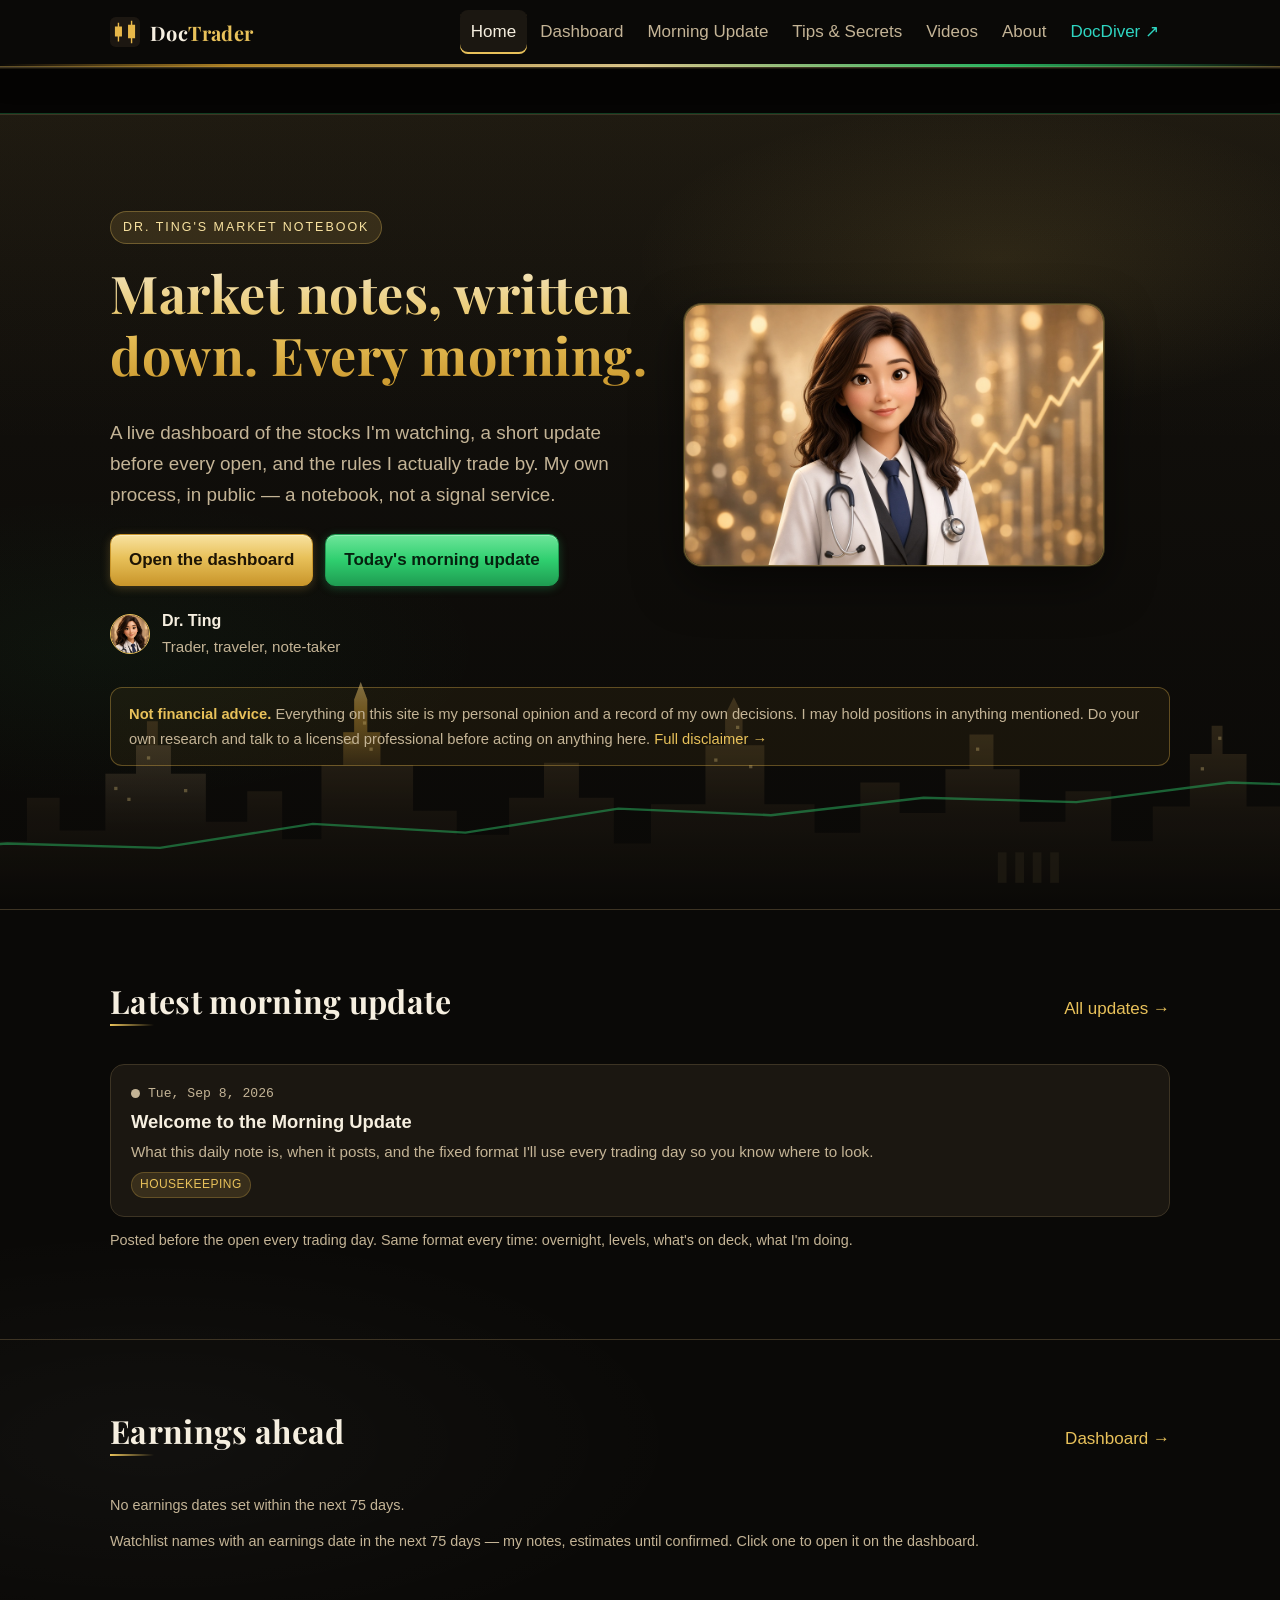
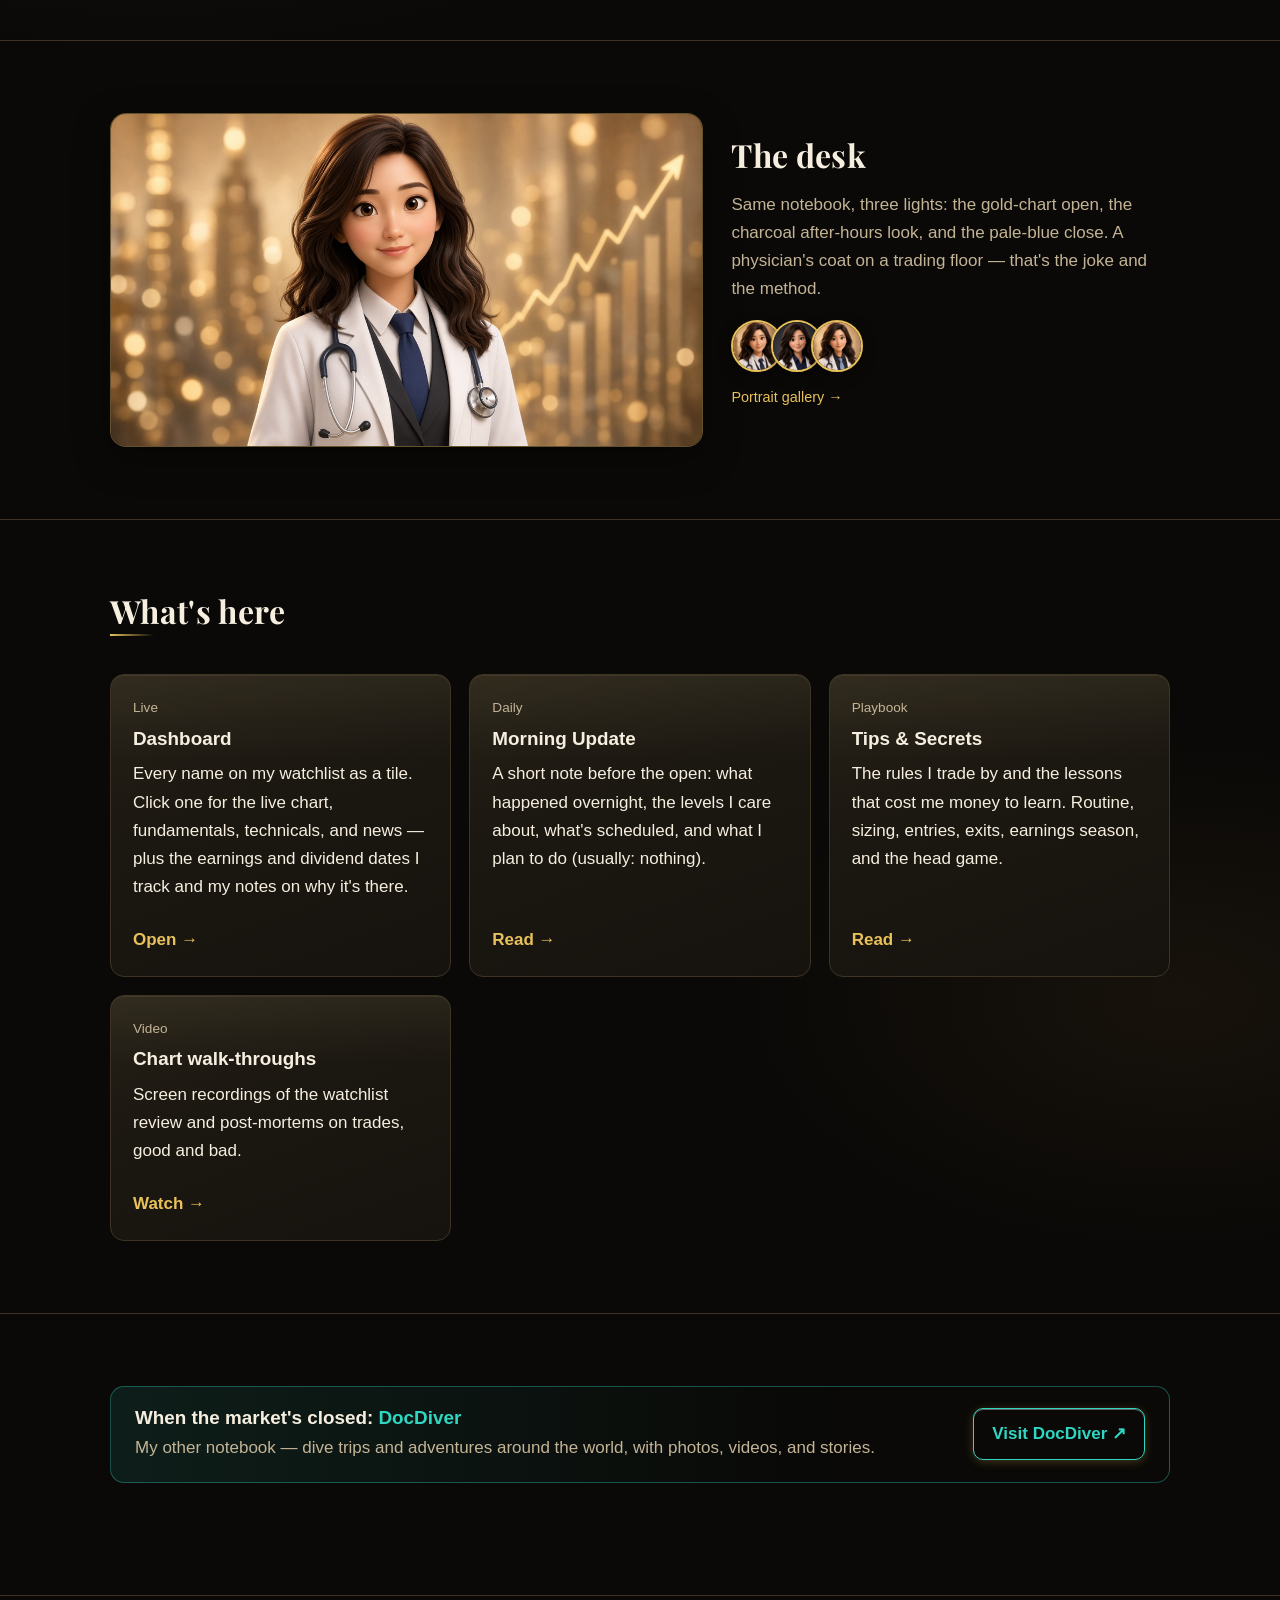
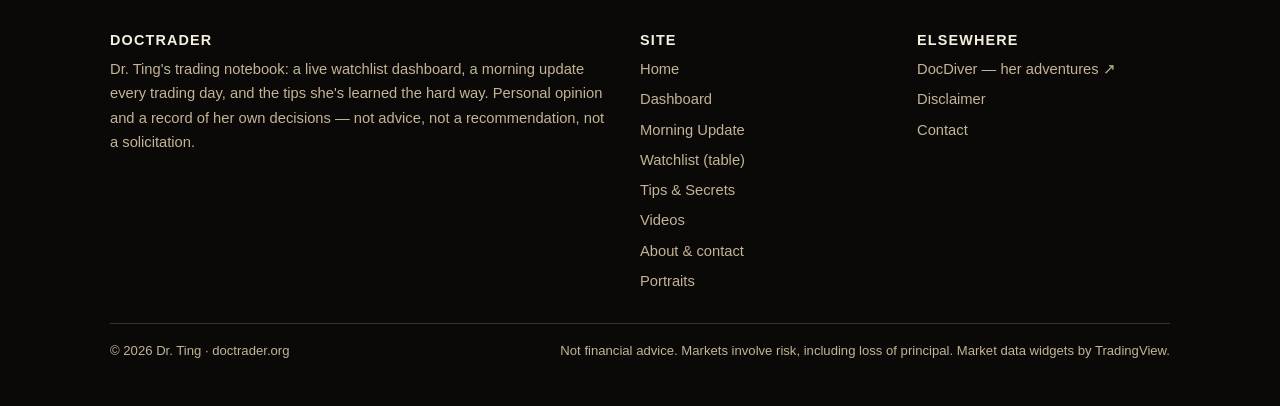
==== commit 03f38516: "Polish DocTrader with gold Midtown theme and three portraits Add the three Dr. Ting avatars (hero, c" ====
--- a/index.html
+++ b/index.html
@@ -10,7 +10,9 @@
   <meta property="og:description" content="Dr. Ting's trading site: a live watchlist dashboard, a morning market update every trading day, and her tips for trading stocks. Not financial advice.">
   <meta property="og:type" content="website">
   <meta property="og:image" content="https://doctrader.org/assets/img/avatar-square.jpg">
-  <link rel="icon" href="data:image/svg+xml,%3Csvg xmlns='http://www.w3.org/2000/svg' viewBox='0 0 32 32'%3E%3Crect width='32' height='32' rx='6' fill='%230c0a07'/%3E%3Cpath d='M9 6v20M6 11h6v9H6zM23 4v24M20 9h6v13h-6z' fill='%23e8b84a' stroke='%23e8b84a' stroke-width='1.5'/%3E%3C/svg%3E">
+  <link rel="icon" href="data:image/svg+xml,%3Csvg xmlns='http://www.w3.org/2000/svg' viewBox='0 0 32 32'%3E%3Crect width='32' height='32' rx='6' fill='%230c0a07'/%3E%3Cpath d='M9 6v20M6 11h6v9H6zM23 4v24M20 9h6v13h-6z' fill='%23e8c15a' stroke='%23e8c15a' stroke-width='1.5'/%3E%3C/svg%3E">
+  <link rel="preconnect" href="https://fonts.googleapis.com">
+  <link rel="preconnect" href="https://fonts.gstatic.com" crossorigin>
   <link rel="stylesheet" href="style.css">
 </head>
 <body data-root="">
@@ -49,23 +51,36 @@
           <a class="btn green" href="updates.html">Today's morning update</a>
         </div>
         <div class="byline" style="margin-top:22px">
-          <img class="avatar sm" src="assets/img/avatar-face.png" alt="">
+          <img class="avatar sm" src="assets/img/avatar-opt-1-face.png" alt="" width="40" height="40">
           <span><b>Dr. Ting</b>Trader, traveler, note-taker</span>
         </div>
       </div>
-      <img class="avatar lg" src="assets/img/avatar.png" alt="Dr. Ting" width="220" height="220">
+      <img class="avatar lg" src="assets/img/avatar-opt-1.png" alt="Dr. Ting in a white lab coat and navy tie, against a gold market chart" width="1100" height="619">
     </div>
     <div class="wrap">
       <p class="disclaimer" style="margin-top:28px"><strong>Not financial advice.</strong> Everything on this site is my personal opinion and a record of my own decisions. I may hold positions in anything mentioned. Do your own research and talk to a licensed professional before acting on anything here. <a href="about.html#disclaimer">Full disclaimer →</a></p>
     </div>
-    <svg class="skyline" viewBox="0 0 1440 200" preserveAspectRatio="xMidYMax slice" aria-hidden="true">
-      <defs><linearGradient id="sky" x1="0" y1="0" x2="0" y2="1"><stop offset="0" stop-color="#3b3222"/><stop offset="1" stop-color="#0a0907"/></linearGradient></defs>
-      <!-- generic downtown skyline silhouette -->
-      <path fill="url(#sky)" d="M0,200 L0,150 L40,150 L40,120 L70,120 L70,140 L100,140 L100,95 L130,95 L130,150 L160,150 L160,110 L175,110 L175,70 L190,70 L190,110 L220,110 L220,135 L260,135 L260,90 L290,90 L290,60 L300,60 L300,40 L310,40 L310,60 L320,60 L320,90 L350,90 L350,130 L390,130 L390,100 L420,100 L420,145 L450,145 L450,80 L470,80 L470,50 L480,50 L480,20 L486,20 L486,50 L496,50 L496,80 L520,80 L520,120 L560,120 L560,140 L600,140 L600,105 L630,105 L630,75 L660,75 L660,105 L690,105 L690,150 L720,150 L720,110 L750,110 L750,60 L765,60 L765,30 L770,10 L775,30 L775,60 L790,60 L790,110 L830,110 L830,140 L870,140 L870,95 L900,95 L900,120 L940,120 L940,85 L960,85 L960,55 L980,55 L980,85 L1000,85 L1000,130 L1040,130 L1040,100 L1080,100 L1080,145 L1120,145 L1120,115 L1150,115 L1150,70 L1170,70 L1170,45 L1180,45 L1180,70 L1200,70 L1200,115 L1240,115 L1240,140 L1280,140 L1280,105 L1310,105 L1310,125 L1350,125 L1350,90 L1380,90 L1380,150 L1440,150 L1440,200 Z"/>
-      <g fill="#e6b950" opacity="0.35">
-        <rect x="302" y="48" width="3" height="3"/><rect x="312" y="66" width="3" height="3"/><rect x="474" y="58" width="3" height="3"/><rect x="488" y="62" width="3" height="3"/><rect x="756" y="70" width="3" height="3"/><rect x="778" y="82" width="3" height="3"/><rect x="964" y="66" width="3" height="3"/><rect x="1172" y="56" width="3" height="3"/><rect x="176" y="80" width="3" height="3"/><rect x="636" y="86" width="3" height="3"/><rect x="1152" y="80" width="3" height="3"/><rect x="906" y="104" width="3" height="3"/>
+    <svg class="skyline" viewBox="0 0 1440 220" preserveAspectRatio="xMidYMax slice" aria-hidden="true">
+      <defs>
+        <linearGradient id="sky" x1="0" y1="0" x2="0" y2="1"><stop offset="0" stop-color="#4a3c24"/><stop offset="0.55" stop-color="#1c1710"/><stop offset="1" stop-color="#0a0907"/></linearGradient>
+        <linearGradient id="goldtower" x1="0" y1="0" x2="0" y2="1"><stop offset="0" stop-color="#f3d78a"/><stop offset="0.35" stop-color="#c9962b"/><stop offset="1" stop-color="#3b2d14"/></linearGradient>
+        <linearGradient id="glass" x1="0" y1="0" x2="0" y2="1"><stop offset="0" stop-color="#5a5346"/><stop offset="1" stop-color="#16130e"/></linearGradient>
+      </defs>
+      <!-- Midtown slabs + Art Deco stepped tower + exchange colonnade. Generic, not a real building. -->
+      <path fill="url(#sky)" d="M0,220 L0,168 L36,168 L36,132 L68,132 L68,150 L98,150 L98,108 L128,108 L128,158 L158,158 L158,118 L188,118 L188,148 L230,148 L230,96 L258,96 L258,70 L268,70 L268,48 L278,48 L278,70 L290,70 L290,96 L322,96 L322,140 L360,140 L360,112 L392,112 L392,156 L428,156 L428,88 L448,88 L448,58 L458,58 L458,28 L464,12 L470,28 L470,58 L482,58 L482,88 L512,88 L512,130 L552,130 L552,152 L600,152 L600,118 L632,118 L632,86 L664,86 L664,118 L696,118 L696,160 L730,160 L730,124 L780,124 L780,70 L798,70 L798,42 L806,26 L814,42 L814,70 L834,70 L834,124 L880,124 L880,150 L922,150 L922,104 L958,104 L958,132 L1000,132 L1000,92 L1022,92 L1022,60 L1044,60 L1044,92 L1068,92 L1068,140 L1110,140 L1110,112 L1152,112 L1152,158 L1190,158 L1190,126 L1224,126 L1224,78 L1244,78 L1244,52 L1254,52 L1254,78 L1276,78 L1276,126 L1320,126 L1320,152 L1360,152 L1360,100 L1390,100 L1390,160 L1440,160 L1440,220 Z"/>
+      <path fill="url(#goldtower)" opacity="0.55" d="M448,88 L448,58 L458,58 L458,28 L464,12 L470,28 L470,58 L482,58 L482,88 Z"/>
+      <path fill="url(#glass)" opacity="0.35" d="M230,148 L230,96 L258,96 L258,70 L290,70 L290,96 L322,96 L322,148 Z"/>
+      <g fill="#f3d78a" opacity="0.42">
+        <rect x="238" y="108" width="3" height="3"/><rect x="250" y="118" width="3" height="3"/><rect x="268" y="80" width="3" height="3"/><rect x="302" y="110" width="3" height="3"/>
+        <rect x="454" y="40" width="3" height="3"/><rect x="466" y="48" width="3" height="3"/><rect x="454" y="66" width="3" height="3"/><rect x="472" y="72" width="3" height="3"/>
+        <rect x="788" y="82" width="3" height="3"/><rect x="808" y="52" width="3" height="3"/><rect x="820" y="88" width="3" height="3"/>
+        <rect x="1028" y="72" width="3" height="3"/><rect x="1234" y="90" width="3" height="3"/><rect x="1250" y="62" width="3" height="3"/><rect x="1368" y="118" width="3" height="3"/>
       </g>
-      <polyline points="0,150 120,142 240,146 360,128 480,135 600,118 720,124 840,110 960,116 1080,102 1200,108 1320,94 1440,100" fill="none" stroke="#2fcf6f" stroke-width="2" opacity="0.5"/>
+      <!-- exchange-style colonnade -->
+      <g fill="#2a2418" opacity="0.7">
+        <rect x="1048" y="168" width="8" height="28"/><rect x="1064" y="168" width="8" height="28"/><rect x="1080" y="168" width="8" height="28"/><rect x="1096" y="168" width="8" height="28"/>
+      </g>
+      <polyline points="0,168 140,160 280,164 420,142 560,150 700,128 840,134 980,118 1120,122 1260,104 1440,110" fill="none" stroke="#2fcf6f" stroke-width="2.2" opacity="0.62"/>
     </svg>
   </section>
 
@@ -88,6 +103,26 @@
       </div>
       <div id="earnings-ahead" class="strip"><span class="muted small">Loading…</span></div>
       <p class="small muted" style="margin-top:12px">Watchlist names with an earnings date in the next 75 days — my notes, estimates until confirmed. Click one to open it on the dashboard.</p>
+    </div>
+  </section>
+
+  <section class="block">
+    <div class="wrap ting-desk">
+      <div class="ting-show" data-ting-show aria-label="Dr. Ting portraits, rotating">
+        <img class="is-on" src="assets/img/avatar-opt-1.png" alt="Dr. Ting, gold-chart portrait, navy tie" width="1100" height="619">
+        <img src="assets/img/avatar-opt-2.png" alt="Dr. Ting, charcoal studio portrait, burgundy tie" width="1100" height="619" loading="lazy">
+        <img src="assets/img/avatar-opt-3.png" alt="Dr. Ting, gold-chart portrait, pale-blue tie" width="1100" height="619" loading="lazy">
+      </div>
+      <div>
+        <h2>The desk</h2>
+        <p class="muted">Same notebook, three lights: the gold-chart open, the charcoal after-hours look, and the pale-blue close. A physician's coat on a trading floor — that's the joke and the method.</p>
+        <div class="ting-trio" style="margin:16px 0 14px" aria-label="Dr. Ting portrait set">
+          <a href="avatars.html"><img src="assets/img/avatar-opt-1-face.png" alt="Dr. Ting, gold-chart portrait" width="52" height="52"></a>
+          <a href="avatars.html"><img src="assets/img/avatar-opt-2-face.png" alt="Dr. Ting, charcoal studio portrait" width="52" height="52"></a>
+          <a href="avatars.html"><img src="assets/img/avatar-opt-3-face.png" alt="Dr. Ting, pale-blue tie portrait" width="52" height="52"></a>
+        </div>
+        <p class="small"><a href="avatars.html">Portrait gallery →</a></p>
+      </div>
     </div>
   </section>
 
@@ -155,6 +190,7 @@
           <li><a href="tips.html">Tips &amp; Secrets</a></li>
           <li><a href="videos.html">Videos</a></li>
           <li><a href="about.html">About &amp; contact</a></li>
+          <li><a href="avatars.html">Portraits</a></li>
         </ul>
       </div>
       <div>
--- a/style.css
+++ b/style.css
@@ -1,22 +1,26 @@
-/* DocTrader — black, gold & marble. Wall Street after dark.
+/* DocTrader — Midtown glass, Art Deco gold, up-day green.
    Static site, no build step. Edit freely. Sister site of DocDiver. */
 @import url('https://fonts.googleapis.com/css2?family=Playfair+Display:wght@600;700&display=swap');
 
 :root {
   --bg: #0a0907;
-  --bg-2: #14110c;
-  --surface: #1a1610;
-  --surface-2: #24201a;
-  --line: #3b3222;
-  --text: #f3ecdc;
-  --muted: #b5a68b;
-  --gold: #e6b950;
+  --bg-2: #12100b;
+  --surface: #1b1711;
+  --surface-2: #262117;
+  --line: #3d3424;
+  --text: #f6efe0;
+  --muted: #c4b496;
+  --gold: #e8c15a;
   --gold-2: #c9962b;
-  --gold-3: #f6dc8a;
-  --gold-soft: rgba(230, 185, 80, 0.12);
+  --gold-3: #f8e2a0;
+  --gold-4: #8a6a24;
+  --gold-soft: rgba(232, 193, 90, 0.14);
+  --bronze: #8d6233;
+  --champagne: #f3e6c4;
   --teal: #2fd6c2;
   --up: #2fcf6f;
-  --up-soft: rgba(47, 207, 111, 0.12);
+  --up-2: #1f9d52;
+  --up-soft: rgba(47, 207, 111, 0.14);
   --down: #f0625d;
   --serif: "Playfair Display", Georgia, "Times New Roman", serif;
   --radius: 14px;
@@ -32,25 +36,31 @@
   min-height: 100vh;
   font-family: var(--font);
   font-size: 17px;
-  line-height: 1.6;
+  line-height: 1.65;
   color: var(--text);
   background:
-    radial-gradient(1200px 500px at 80% -10%, rgba(230, 185, 80, 0.10), transparent 60%),
-    radial-gradient(900px 300px at 10% 30%, rgba(255, 255, 255, 0.025), transparent 60%),
-    radial-gradient(700px 400px at 90% 70%, rgba(230, 185, 80, 0.04), transparent 60%),
-    linear-gradient(180deg, var(--bg-2) 0%, var(--bg) 900px);
+    radial-gradient(1100px 480px at 88% -8%, rgba(232, 193, 90, 0.14), transparent 58%),
+    radial-gradient(700px 280px at 8% 18%, rgba(47, 207, 111, 0.045), transparent 55%),
+    radial-gradient(900px 360px at 12% 40%, rgba(255, 255, 255, 0.03), transparent 60%),
+    radial-gradient(720px 420px at 92% 72%, rgba(141, 98, 51, 0.10), transparent 62%),
+    linear-gradient(180deg, #16130e 0%, var(--bg) 880px);
   -webkit-font-smoothing: antialiased;
 }
+::selection { background: rgba(232, 193, 90, 0.35); color: var(--text); }
 a { color: var(--gold); text-decoration: none; }
-a:hover { text-decoration: underline; }
-img { max-width: 100%; display: block; }
-h1, h2 { font-family: var(--serif); font-weight: 700; letter-spacing: 0.005em; }
+a:hover { text-decoration: underline; text-underline-offset: 0.18em; }
+a:focus-visible, button:focus-visible, summary:focus-visible, .tile:focus-visible, .chip:focus-visible {
+  outline: 2px solid var(--gold);
+  outline-offset: 3px;
+}
+img { max-width: 100%; display: block; height: auto; }
+h1, h2 { font-family: var(--serif); font-weight: 700; letter-spacing: 0.01em; }
 h1, h2, h3, h4 { line-height: 1.2; margin: 0 0 0.5em; }
-h1 { background: linear-gradient(180deg, var(--gold-3) 0%, var(--gold) 55%, var(--gold-2) 100%); -webkit-background-clip: text; background-clip: text; color: transparent; padding-bottom: 0.08em; }
+h1 { background: linear-gradient(180deg, var(--champagne) 0%, var(--gold) 52%, var(--gold-2) 100%); -webkit-background-clip: text; background-clip: text; color: transparent; padding-bottom: 0.08em; }
 [id] { scroll-margin-top: 84px; }
-h1 { font-size: clamp(2rem, 5vw, 3.2rem); }
-h2 { font-size: clamp(1.5rem, 3vw, 2rem); }
-h3 { font-size: 1.2rem; }
+h1 { font-size: clamp(2rem, 5vw, 3.25rem); }
+h2 { font-size: clamp(1.45rem, 3vw, 2rem); }
+h3 { font-size: 1.18rem; }
 p { margin: 0 0 1em; }
 .muted { color: var(--muted); }
 .small { font-size: 0.9rem; }
@@ -59,34 +69,40 @@
 .wrap { max-width: var(--maxw); margin: 0 auto; padding: 0 20px; }
 
 /* Skip link */
-.skip { position: absolute; left: -999px; top: 8px; background: var(--gold); color: #1d1405; padding: 8px 12px; border-radius: 8px; z-index: 100; }
-.skip:focus { left: 8px; }
+.skip { position: absolute; left: -999px; top: 8px; background: var(--gold); color: #1d1405; padding: 8px 14px; border-radius: 8px; z-index: 100; font-weight: 600; }
+.skip:focus { left: 8px; outline: 2px solid var(--champagne); outline-offset: 2px; }
 
 /* Header / nav */
 .site-header {
   position: sticky; top: 0; z-index: 50;
-  background: rgba(12, 10, 7, 0.85);
-  backdrop-filter: blur(10px);
-  -webkit-backdrop-filter: blur(10px);
+  background: rgba(10, 9, 7, 0.88);
+  backdrop-filter: blur(12px);
+  -webkit-backdrop-filter: blur(12px);
   border-bottom: 1px solid var(--line);
-  box-shadow: inset 0 -1px 0 rgba(230,185,80,0.25);
+  box-shadow: inset 0 -1px 0 rgba(232,193,90,0.38), 0 8px 28px rgba(0,0,0,0.25);
+}
+.site-header::after {
+  content: ""; display: block; height: 3px;
+  background: linear-gradient(90deg, transparent 0%, var(--gold-2) 18%, var(--gold-3) 50%, var(--up) 78%, transparent 100%);
+  opacity: 0.85;
 }
 .nav { display: flex; align-items: center; justify-content: space-between; min-height: 64px; gap: 16px; }
 .brand { display: flex; align-items: center; gap: 10px; font-family: var(--serif); font-weight: 700; font-size: 1.25rem; color: var(--text); letter-spacing: 0.02em; }
 .brand:hover { text-decoration: none; }
 .brand svg { width: 30px; height: 30px; flex: none; }
 .brand span b { color: var(--gold); }
-.nav-links { display: flex; align-items: center; gap: 4px; list-style: none; margin: 0; padding: 0; }
+.nav-links { display: flex; align-items: center; gap: 2px; list-style: none; margin: 0; padding: 0; }
 .nav-links a {
-  display: block; padding: 8px 12px; border-radius: 8px;
+  display: block; padding: 8px 11px; border-radius: 8px;
   color: var(--muted); font-weight: 500;
 }
 .nav-links a:hover, .nav-links a[aria-current="page"] { color: var(--text); background: var(--surface); text-decoration: none; }
+.nav-links a[aria-current="page"] { box-shadow: inset 0 -2px 0 var(--gold); }
 .nav-links a.sister { color: var(--teal); }
 .nav-links a.sister:hover { background: rgba(47, 214, 194, 0.12); }
 .nav-toggle {
   display: none; background: none; border: 1px solid var(--line); color: var(--text);
-  border-radius: 8px; padding: 6px 10px; font-size: 1.1rem; cursor: pointer;
+  border-radius: 8px; padding: 8px 12px; font-size: 1.1rem; cursor: pointer; min-width: 44px; min-height: 40px;
 }
 
 @media (max-width: 760px) {
@@ -103,37 +119,23 @@
 /* Hero */
 .hero {
   position: relative; overflow: hidden;
-  padding: clamp(56px, 10vw, 110px) 0 clamp(48px, 8vw, 90px);
+  padding: clamp(48px, 8vw, 96px) 0 clamp(72px, 12vw, 128px);
   border-bottom: 1px solid var(--line);
+  background:
+    linear-gradient(180deg, rgba(232,193,90,0.05), transparent 42%),
+    radial-gradient(520px 220px at 78% 18%, rgba(232,193,90,0.10), transparent 70%);
 }
 .hero .eyebrow {
-  display: inline-block; font-size: 0.8rem; letter-spacing: 0.14em; text-transform: uppercase;
-  color: var(--gold); background: var(--gold-soft); border: 1px solid rgba(232, 184, 74, 0.25);
-  padding: 4px 10px; border-radius: 999px; margin-bottom: 18px;
+  display: inline-block; font-size: 0.78rem; letter-spacing: 0.16em; text-transform: uppercase;
+  color: var(--gold-3); background: var(--gold-soft); border: 1px solid rgba(232, 193, 90, 0.32);
+  padding: 5px 12px; border-radius: 999px; margin-bottom: 18px;
 }
 .hero h1 { max-width: 16ch; }
-.hero p.lede { font-size: 1.2rem; max-width: 56ch; color: var(--muted); }
+.hero p.lede { font-size: 1.18rem; max-width: 54ch; color: var(--muted); }
 .hero .actions { display: flex; flex-wrap: wrap; gap: 12px; margin-top: 24px; }
-.waves {
-  position: absolute; left: 0; right: 0; bottom: -2px; width: 100%; height: 90px;
-  pointer-events: none; opacity: 0.9;
-}
-.skyline { position: absolute; left: 0; right: 0; bottom: 0; width: 100%; height: clamp(90px, 16vw, 200px); pointer-events: none; opacity: 0.55; }
+.skyline { position: absolute; left: 0; right: 0; bottom: 0; width: 100%; height: clamp(110px, 20vw, 240px); pointer-events: none; opacity: 0.72; }
 .hero .wrap { position: relative; z-index: 1; }
-.bubbles { position: absolute; inset: 0; pointer-events: none; overflow: hidden; }
-.bubbles i {
-  position: absolute; bottom: -40px; width: 10px; height: 10px; border-radius: 2px;
-  border: 1px solid rgba(232, 184, 74, 0.35); background: rgba(232, 184, 74, 0.06);
-  animation: rise 14s linear infinite;
-}
-.bubbles i:nth-child(1) { left: 12%; animation-duration: 16s; }
-.bubbles i:nth-child(2) { left: 28%; width: 6px; height: 6px; animation-duration: 12s; animation-delay: 3s; }
-.bubbles i:nth-child(3) { left: 55%; width: 14px; height: 14px; animation-duration: 20s; animation-delay: 1s; }
-.bubbles i:nth-child(4) { left: 71%; animation-duration: 15s; animation-delay: 6s; }
-.bubbles i:nth-child(5) { left: 88%; width: 7px; height: 7px; animation-duration: 13s; animation-delay: 4s; }
-@keyframes rise { to { transform: translateY(-120vh); opacity: 0; } }
-@media (prefers-reduced-motion: reduce) { .bubbles i { animation: none; display: none; } }
-.bubbles { display: none; } /* no floating particles on the trading site */
+.bubbles { display: none; }
 
 /* Buttons */
 .btn {
@@ -144,7 +146,7 @@
   transition: transform 0.12s ease, filter 0.12s ease;
 }
 .btn:hover { text-decoration: none; filter: brightness(1.08); transform: translateY(-1px); }
-.btn.green { background: linear-gradient(180deg, #5fe08f 0%, var(--up) 50%, #1f9d52 100%); border-color: #1f9d52; color: #06210f; box-shadow: 0 2px 10px rgba(47,207,111,0.25), inset 0 1px 0 rgba(255,255,255,0.3); }
+.btn.green { background: linear-gradient(180deg, #6ee59a 0%, var(--up) 50%, var(--up-2) 100%); border-color: var(--up-2); color: #06210f; box-shadow: 0 2px 10px rgba(47,207,111,0.28), inset 0 1px 0 rgba(255,255,255,0.3); }
 .btn.ghost { background: transparent; color: var(--gold); }
 .btn.ghost:hover { background: var(--gold-soft); }
 .btn.sister { background: transparent; border-color: var(--teal); color: var(--teal); }
@@ -161,11 +163,15 @@
 /* Cards */
 .grid { display: grid; gap: 18px; grid-template-columns: repeat(auto-fit, minmax(260px, 1fr)); }
 .card {
-  background: linear-gradient(160deg, var(--surface-2) 0%, var(--surface) 40%, var(--surface) 100%); border: 1px solid var(--line); border-radius: var(--radius);
+  background:
+    linear-gradient(180deg, rgba(248,226,160,0.06), transparent 28%),
+    linear-gradient(160deg, var(--surface-2) 0%, var(--surface) 42%, #16120d 100%);
+  border: 1px solid var(--line); border-radius: var(--radius);
   padding: 22px; display: flex; flex-direction: column; gap: 8px;
-  transition: border-color 0.15s ease, transform 0.15s ease;
-}
-.card:hover { border-color: var(--gold-2); transform: translateY(-2px); }
+  box-shadow: inset 0 1px 0 rgba(248,226,160,0.08);
+  transition: border-color 0.15s ease, transform 0.15s ease, box-shadow 0.15s ease;
+}
+.card:hover { border-color: var(--gold-2); transform: translateY(-2px); box-shadow: 0 10px 28px rgba(0,0,0,0.22), inset 0 1px 0 rgba(248,226,160,0.14); }
 .card h3 { margin-bottom: 2px; }
 .card .meta { font-size: 0.85rem; color: var(--muted); }
 .card p:last-child { margin-bottom: 0; }
@@ -185,7 +191,7 @@
 .stat span { font-size: 0.85rem; color: var(--muted); }
 
 /* Marble page-head */
-.page-head { background: linear-gradient(180deg, rgba(255,255,255,0.02), transparent), radial-gradient(800px 200px at 20% 100%, rgba(230,185,80,0.06), transparent 60%); }
+.page-head { background: linear-gradient(180deg, rgba(248,226,160,0.05), transparent 70%), radial-gradient(800px 200px at 18% 100%, rgba(232,193,90,0.08), transparent 60%); }
 
 /* Trip log entries */
 .entry { display: grid; grid-template-columns: 150px 1fr; gap: 24px; padding: 28px 0; border-top: 1px solid var(--line); }
@@ -314,16 +320,55 @@
 .chart-strip i:nth-child(odd) { opacity: 0.35; }
 
 /* ===== Dr. Ting additions: avatar, dashboard, updates ===== */
-.avatar { width: 84px; height: 84px; border-radius: 50%; object-fit: cover; border: 2px solid var(--gold); box-shadow: 0 0 0 4px rgba(230,185,80,0.15); background: var(--surface-2); }
+.avatar { width: 84px; height: 84px; border-radius: 50%; object-fit: cover; object-position: center 18%; border: 2px solid var(--gold); box-shadow: 0 0 0 4px rgba(232,193,90,0.16); background: var(--surface-2); }
 .avatar.sm { width: 40px; height: 40px; border-width: 1.5px; box-shadow: none; }
-.avatar.lg { width: 220px; height: 220px; border-radius: 22%; border: 0; box-shadow: 0 10px 40px rgba(0,0,0,0.5), 0 0 0 1px rgba(230,185,80,0.35); }
+.avatar.lg { width: min(420px, 100%); height: auto; aspect-ratio: 16 / 10; border-radius: 18px; border: 1px solid rgba(232,193,90,0.4); box-shadow: 0 16px 48px rgba(0,0,0,0.5), 0 0 0 1px rgba(232,193,90,0.28); object-fit: cover; object-position: center 22%; }
 .byline { display: flex; align-items: center; gap: 12px; color: var(--muted); font-size: 0.95rem; }
 .byline b { color: var(--text); display: block; font-size: 1rem; }
-.hero-row { display: grid; grid-template-columns: 1fr auto; gap: 32px; align-items: start; }
-@media (max-width: 760px) { .hero-row { grid-template-columns: 1fr; } .hero-row .avatar.lg { width: 150px; height: 150px; } }
+.hero-row { display: grid; grid-template-columns: 1.05fr 0.95fr; gap: 36px; align-items: center; }
+@media (max-width: 860px) { .hero-row { grid-template-columns: 1fr; gap: 22px; } .hero-row .avatar.lg { width: 100%; max-width: 520px; } }
+
+/* Dr. Ting trio + slideshow + gallery */
+.ting-trio { display: flex; align-items: center; }
+.ting-trio a, .ting-trio span { display: block; margin-left: -12px; line-height: 0; }
+.ting-trio a:first-child, .ting-trio span:first-child { margin-left: 0; }
+.ting-trio img {
+  width: 52px; height: 52px; border-radius: 50%; object-fit: cover; object-position: center 18%;
+  border: 2px solid var(--gold); background: var(--surface); box-shadow: 0 4px 14px rgba(0,0,0,0.35);
+}
+.ting-trio a:hover img { transform: translateY(-2px); }
+.ting-show {
+  position: relative; overflow: hidden; border-radius: 16px;
+  border: 1px solid rgba(232,193,90,0.35);
+  box-shadow: 0 12px 36px rgba(0,0,0,0.35);
+  background: var(--surface); aspect-ratio: 16 / 9;
+}
+.ting-show img {
+  position: absolute; inset: 0; width: 100%; height: 100%;
+  object-fit: cover; object-position: center 20%;
+  opacity: 0; transition: opacity 0.7s ease;
+}
+.ting-show img.is-on { opacity: 1; }
+@media (prefers-reduced-motion: reduce) {
+  .ting-show img { transition: none; }
+  .btn, .card, .tile, .update-card { transition: none; }
+}
+.ting-desk { display: grid; grid-template-columns: 1.15fr 0.85fr; gap: 28px; align-items: center; }
+@media (max-width: 800px) { .ting-desk { grid-template-columns: 1fr; } }
+.avatar-gallery { display: grid; gap: 20px; grid-template-columns: repeat(auto-fit, minmax(280px, 1fr)); }
+.avatar-gallery figure { margin: 0; }
+.avatar-gallery img {
+  width: 100%; aspect-ratio: 16 / 9; object-fit: cover; object-position: center 20%;
+  border-radius: 16px; border: 1px solid var(--line);
+  box-shadow: 0 10px 28px rgba(0,0,0,0.28);
+}
+.avatar-gallery figcaption { margin-top: 10px; color: var(--muted); font-size: 0.92rem; }
+.avatar-gallery figcaption b { color: var(--text); display: block; font-size: 1.02rem; }
+.face-row { display: flex; gap: 16px; flex-wrap: wrap; align-items: center; }
+.face-row img { width: 88px; height: 88px; }
 
 /* Ticker tape bar */
-.tape { border-bottom: 1px solid var(--line); background: #000; min-height: 46px; box-shadow: inset 0 -1px 0 rgba(47,207,111,0.25); }
+.tape { border-bottom: 1px solid var(--line); background: #050403; min-height: 46px; box-shadow: inset 0 -1px 0 rgba(47,207,111,0.28), inset 0 1px 0 rgba(232,193,90,0.12); }
 .tape .tradingview-widget-container { height: 46px; overflow: hidden; }
 
 /* Dashboard layout */
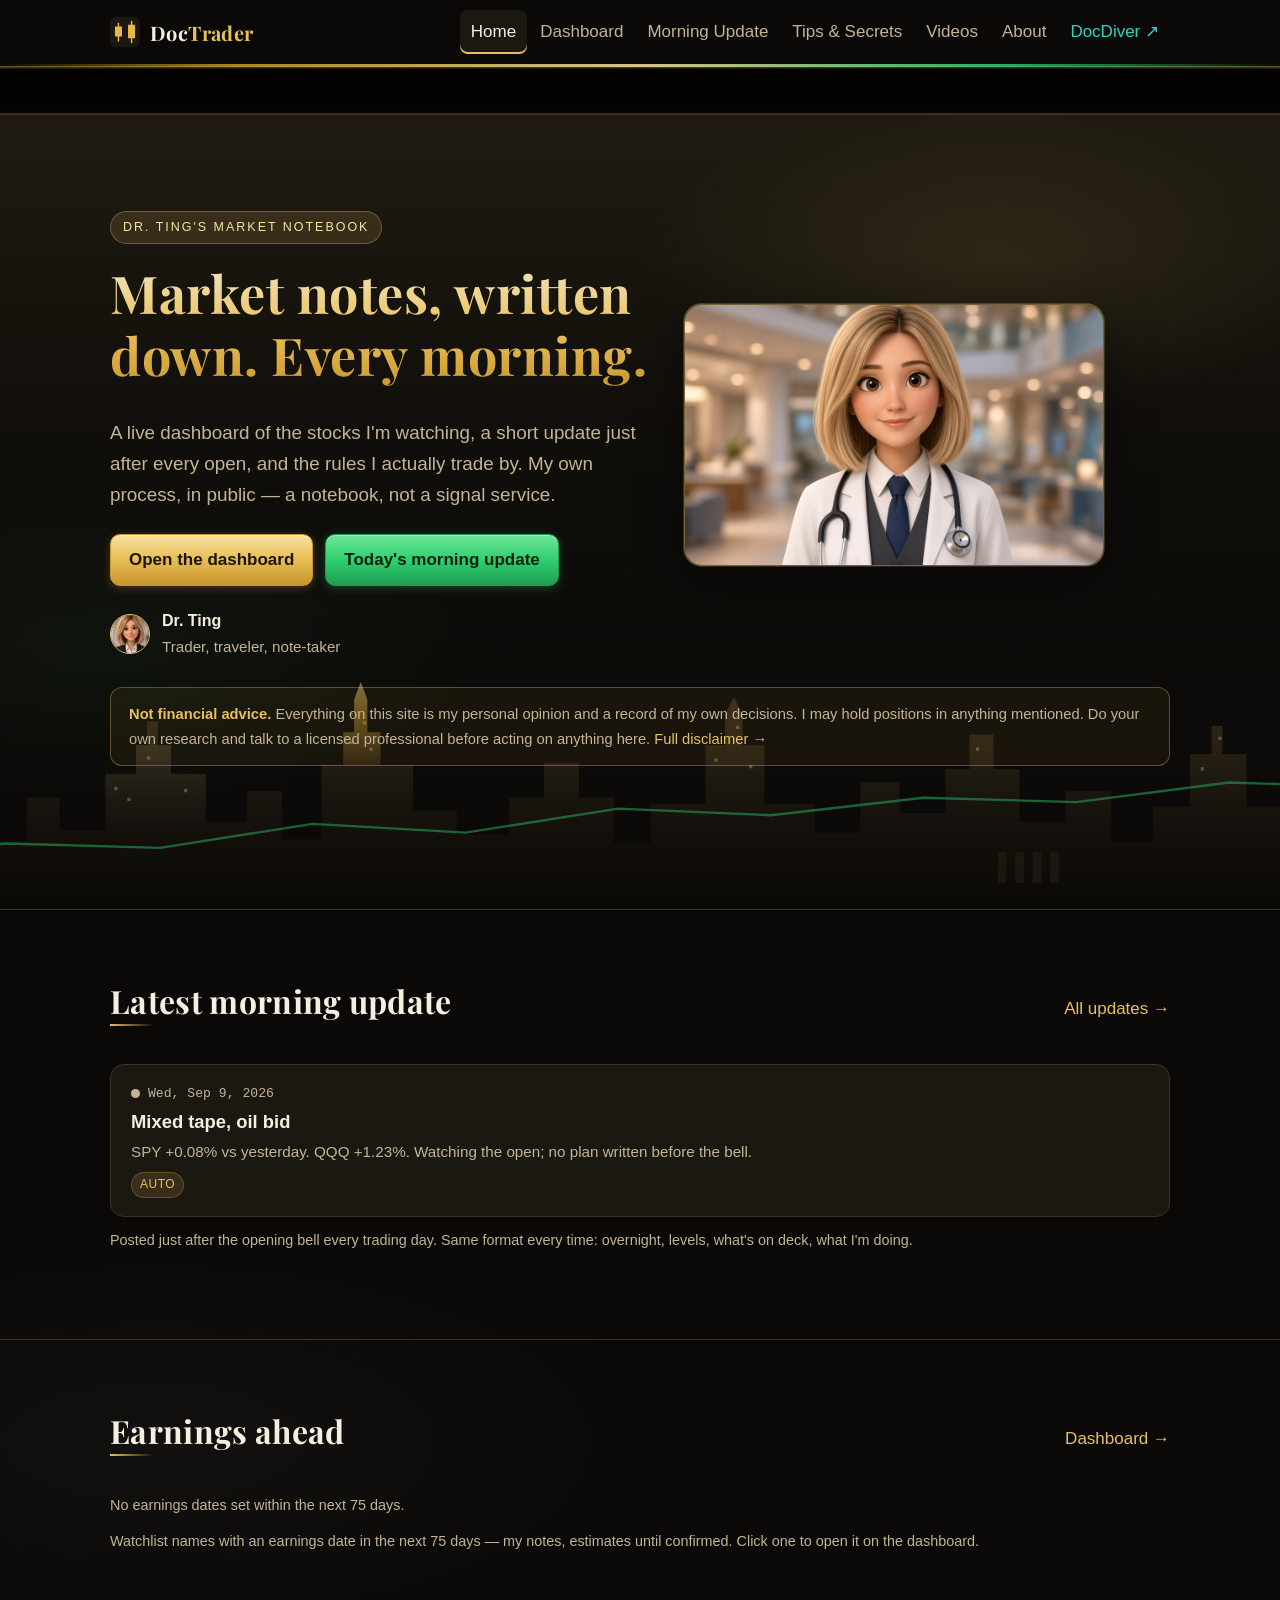
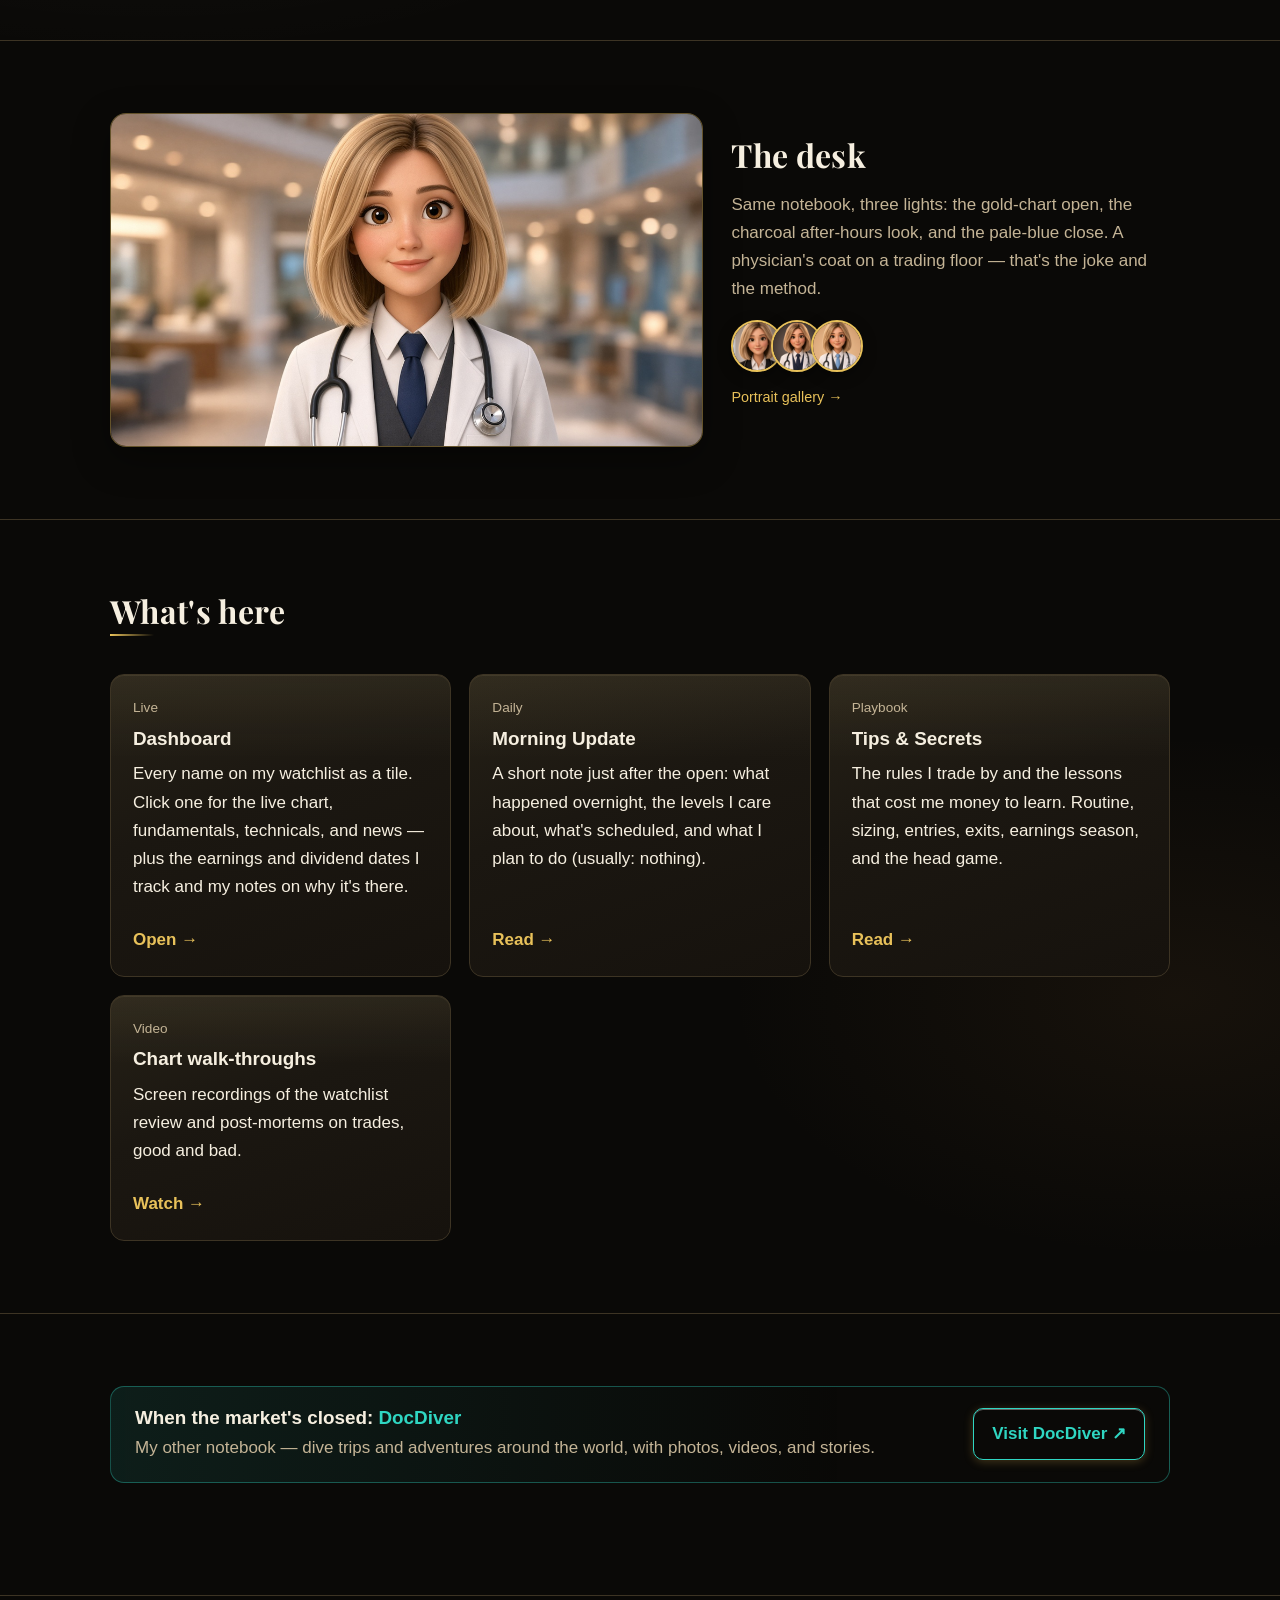
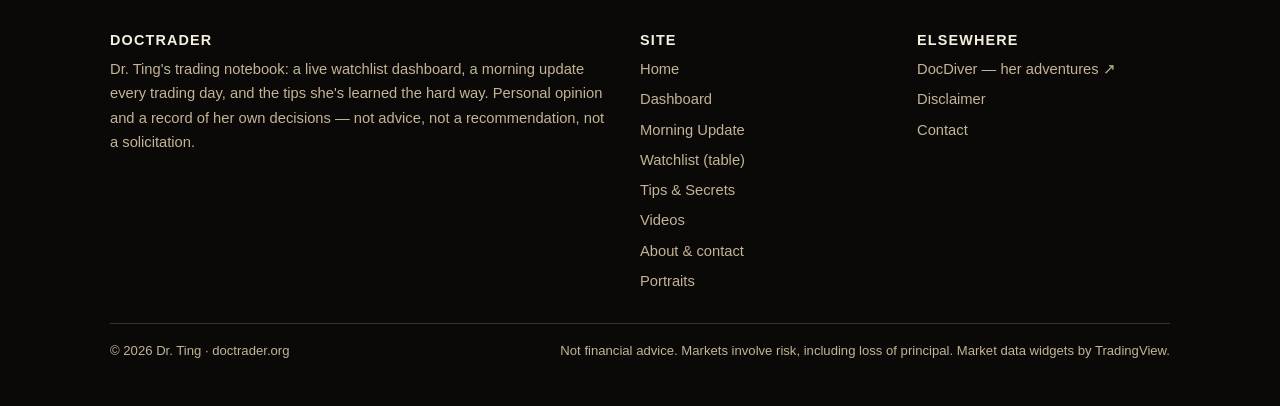
==== commit 33703b0d: "Site copy: morning note now posts just after the opening bell" ====
--- a/index.html
+++ b/index.html
@@ -45,7 +45,7 @@
       <div>
         <span class="eyebrow">Dr. Ting's market notebook</span>
         <h1>Market notes, written down. Every morning.</h1>
-        <p class="lede">A live dashboard of the stocks I'm watching, a short update before every open, and the rules I actually trade by. My own process, in public — a notebook, not a signal service.</p>
+        <p class="lede">A live dashboard of the stocks I'm watching, a short update just after every open, and the rules I actually trade by. My own process, in public — a notebook, not a signal service.</p>
         <div class="actions">
           <a class="btn" href="dashboard.html">Open the dashboard</a>
           <a class="btn green" href="updates.html">Today's morning update</a>
@@ -91,7 +91,7 @@
         <p><a href="updates.html">All updates →</a></p>
       </div>
       <div id="latest-update" data-root=""><p class="muted">Loading…</p></div>
-      <p class="small muted" style="margin-top:12px">Posted before the open every trading day. Same format every time: overnight, levels, what's on deck, what I'm doing.</p>
+      <p class="small muted" style="margin-top:12px">Posted just after the opening bell every trading day. Same format every time: overnight, levels, what's on deck, what I'm doing.</p>
     </div>
   </section>
 
@@ -141,7 +141,7 @@
         <article class="card">
           <div class="meta">Daily</div>
           <h3>Morning Update</h3>
-          <p>A short note before the open: what happened overnight, the levels I care about, what's scheduled, and what I plan to do (usually: nothing).</p>
+          <p>A short note just after the open: what happened overnight, the levels I care about, what's scheduled, and what I plan to do (usually: nothing).</p>
           <a class="more" href="updates.html">Read →</a>
         </article>
         <article class="card">
